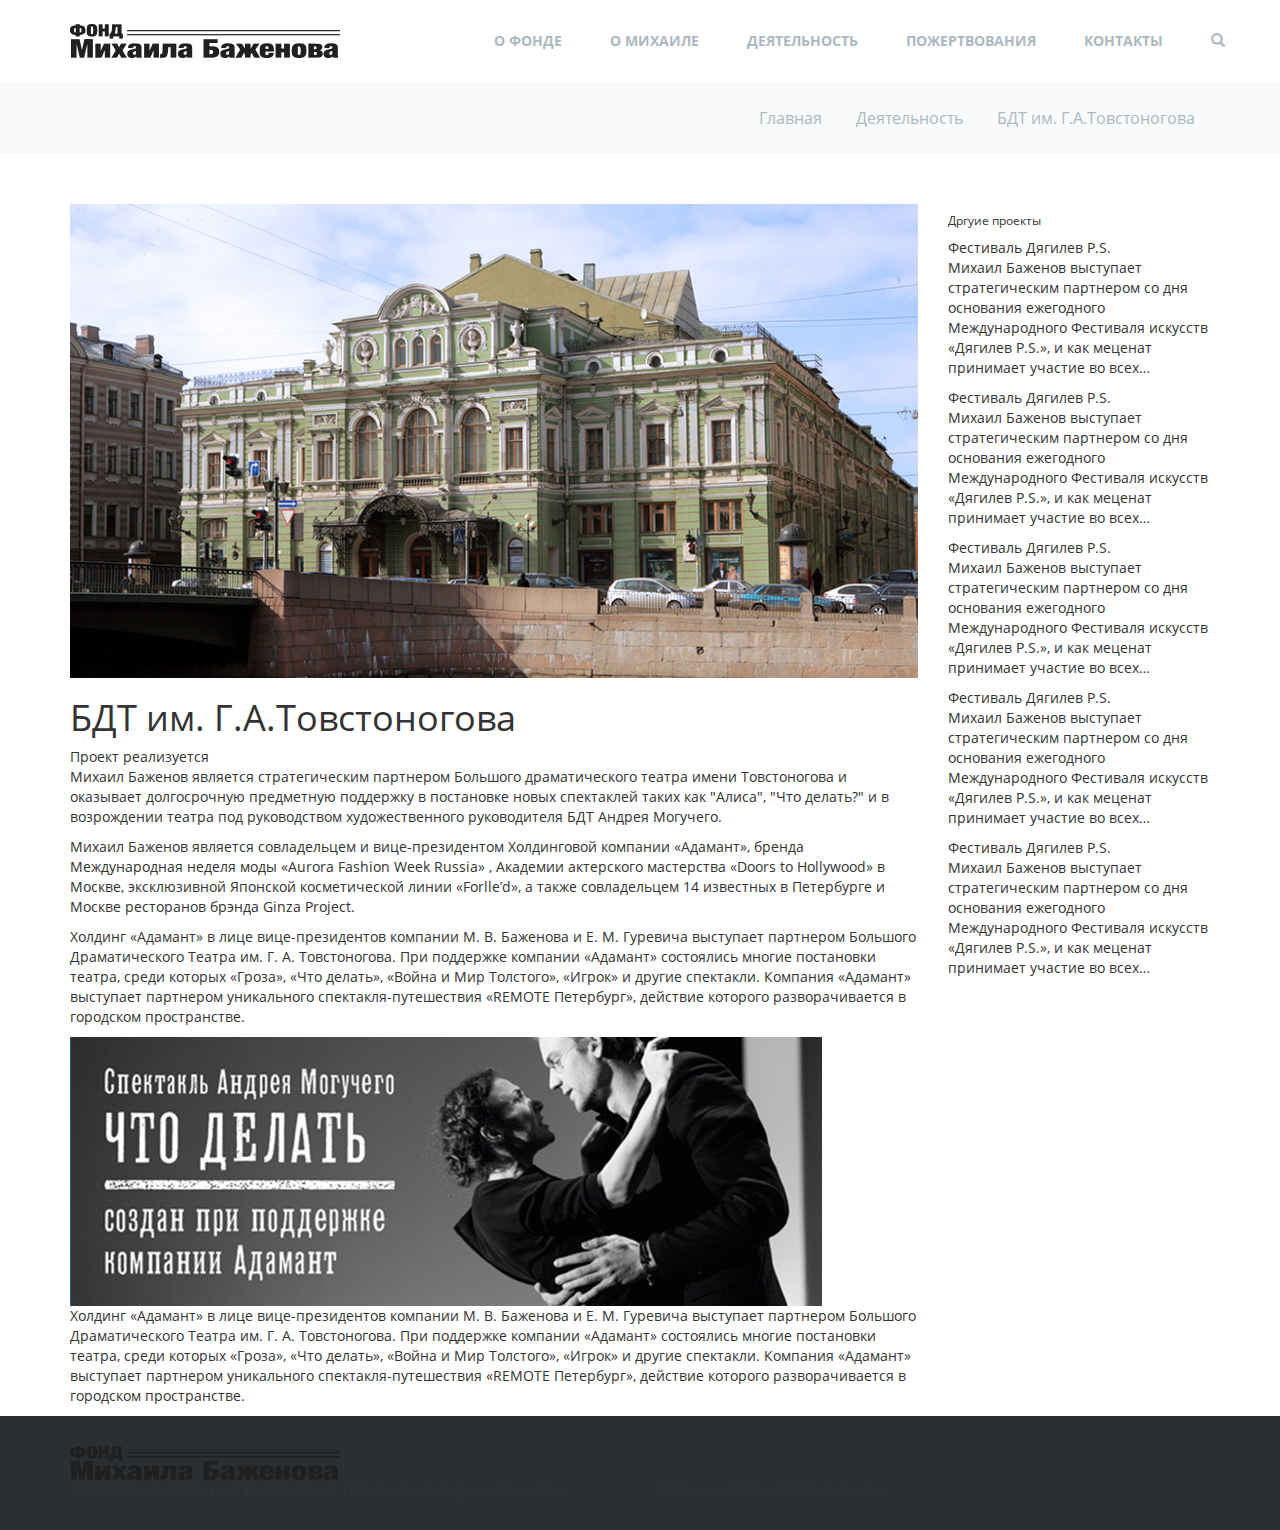
==== activities.html @ b239207e "create new page, add images for this page" ====
<!DOCTYPE html>
<html lang="en">

<head>
	<meta charset="UTF-8">
	<meta name="viewport" content="width=device-width, initial-scale=1.0">
	<meta http-equiv="X-UA-Compatible" content="ie=edge">
	<title>Main</title>
	<link rel="stylesheet" href="css/bootstrap.min.css">
	<link rel="stylesheet" href="css/style.css">
	<script src="https://ajax.googleapis.com/ajax/libs/jquery/3.2.1/jquery.min.js"></script>
</head>

<body>
	<div id="vendor-bootstrap">
		<header class="header-wrapper">
			<div class="header-top">
				<div class="container">
					<div class="container__flex">
						<div class="site-branding">
							<a class="site-logo" href="#">
								<img src="images/logo.png" alt="">
							</a>
						</div>
						<nav class="main-navigation" role="navigation">
							<!-- Brand and toggle get grouped for better mobile display -->
							<div class="navbar-header">
								<button type="button" class="navbar-toggle collapsed" data-toggle="collapse" data-target="#bs-example-navbar-collapse-1"
								  aria-expanded="false">
									<span class="sr-only">Toggle navigation</span>
									<span class="icon-bar"></span>
									<span class="icon-bar"></span>
									<span class="icon-bar"></span>
								</button>
							</div>
							<!-- Collect the nav links, forms, and other content for toggling -->
							<div class="collapse navbar-collapse" id="bs-example-navbar-collapse-1">
								<ul class="nav navbar-nav navbar-right">
									<li class="dropdown-underline">
										<a class="navbar-link-item" href="#">О фонде</a>
									</li>
									<li class="dropdown-underline">
										<a class="navbar-link-item" href="#">О Михаиле</a>
									</li>
									<li class="dropdown dropdown-underline">
										<a class="navbar-link-item" href="#" class="dropdown-toggle" data-toggle="dropdown" role="button" aria-haspopup="true" aria-expanded="false">Деятельность
											<!-- <span class="caret"></span> -->
										</a>
										<ul class="sub-menu dropdown-menu dropdown-menu-left">
											<li>
												<a class="dropdown-link-item" href="#">БДТ им. Товстоногова</a>
											</li>
											<li>
												<a class="dropdown-link-item" href="#">Фестиваль Фонд Курехина</a>
											</li>
											<li>
												<a class="dropdown-link-item" href="#">Фестиваль Дягилев P.S.</a>
											</li>
											<li>
												<a class="dropdown-link-item" href="#">Храм Рождества Иоанна Предпечи в Юкках</a>
											</li>
											<li>
												<a class="dropdown-link-item" href="#">Собор Михаила Архангела в Токсово</a>
											</li>
											<li>
												<a class="dropdown-link-item" href="#">Помощь детям с онкологиями</a>
											</li>
											<li>
												<a class="dropdown-link-item" href="#">Поддержка детского дома</a>
											</li>
										</ul>
									</li>
									<li class="dropdown-underline">
										<a class="navbar-link-item" href="#">Пожертвования</a>
									</li>
									<li class="dropdown-underline">
										<a class="navbar-link-item" href="#">Контакты</a>
									</li>
								</ul>
							</div>
							<!-- /.navbar-collapse -->
						</nav>
						<div class="header-search pull-right">
							<span class="search-form__toogle">
								<i class="glyphicon glyphicon-search"></i>
							</span>
						</div>
					</div>
				</div>
			</div>
		</header>
		<div class="main-content">
			<div class="breadcrumbs">
				<div class="container">
					<span class="breadcrumbs-item">Главная</span>
					<span class="breadcrumbs-item">Деятельность</span>
					<span class="breadcrumbs-item">БДТ им. Г.А.Товстоногова</span>
				</div>
			</div>
			<div class="activities-content">
				<div class="container">
					<div class="row">
						<div class="col-xs-12 col-sm-12 col-md-9 col-lg-9">
							<div class="about-project">
								<div class="project-img">
									<img src="images/bdt_big.jpg" alt="БДТ им. Г.А.Товстоногова">
								</div>
								<h1 class="main-title">БДТ им. Г.А.Товстоногова</h1>
								<span class="subtitle">Проект реализуется</span>
								<div class="block-txt">
									<p class="block-txt__bold">Михаил Баженов является стратегическим партнером Большого драматического театра имени Товстоногова и оказывает долгосрочную
										предметную поддержку в постановке новых спектаклей таких как "Алиса", "Что делать?" и в возрождении театра под
										руководством художественного руководителя БДТ Андрея Могучего.</p>
									<p>Михаил Баженов является совладельцем и вице-президентом Холдинговой компании «Адамант», бренда Международная неделя
										моды «Aurora Fashion Week Russia» , Академии актерского мастерства «Doors to Hollywood» в Москве, эксклюзивной
										Японской косметической линии «Forlle’d», а также совладельцем 14 известных в Петербурге и Москве ресторанов брэнда
										Ginza Project.
									</p>
									<p>Холдинг «Адамант» в лице вице-президентов компании М. В. Баженова и Е. М. Гуревича выступает партнером Большого
										Драматического Театра им. Г. А. Товстоногова. При поддержке компании «Адамант» состоялись многие постановки театра,
										среди которых «Гроза», «Что делать», «Война и Мир Толстого», «Игрок» и другие спектакли. Компания «Адамант» выступает
										партнером уникального спектакля-путешествия «REMOTE Петербург», действие которого разворачивается в городском пространстве.</p>
									<div class="banner">
										<img src="images/banner.jpg" alt="Спектакль Андрея Могучего 'Что делать'">
									</div>
									<p>Холдинг «Адамант» в лице вице-президентов компании М. В. Баженова и Е. М. Гуревича выступает партнером Большого
										Драматического Театра им. Г. А. Товстоногова. При поддержке компании «Адамант» состоялись многие постановки театра,
										среди которых «Гроза», «Что делать», «Война и Мир Толстого», «Игрок» и другие спектакли. Компания «Адамант» выступает
										партнером уникального спектакля-путешествия «REMOTE Петербург», действие которого разворачивается в городском пространстве.</p>
								</div>
							</div>
						</div>
						<div class="col-xs-12 col-sm-12 col-md-3 col-lg-3">
							<div class="other-projects">
								<h6 class="other-prijects-title">Дргуие проекты</h6>
								<div class="other-projects-item">
									<div class="item-title">Фестиваль Дягилев P.S.</div>
									<p>Михаил Баженов выступает стратегическим партнером со дня основания ежегодного Международного Фестиваля искусств
										«Дягилев P.S.», и как меценат принимает участие во всех…</p>
								</div>
								<div class="other-projects-item">
									<div class="item-title">Фестиваль Дягилев P.S.</div>
									<p>Михаил Баженов выступает стратегическим партнером со дня основания ежегодного Международного Фестиваля искусств
										«Дягилев P.S.», и как меценат принимает участие во всех…</p>
								</div>
								<div class="other-projects-item">
									<div class="item-title">Фестиваль Дягилев P.S.</div>
									<p>Михаил Баженов выступает стратегическим партнером со дня основания ежегодного Международного Фестиваля искусств
										«Дягилев P.S.», и как меценат принимает участие во всех…</p>
								</div>
								<div class="other-projects-item">
									<div class="item-title">Фестиваль Дягилев P.S.</div>
									<p>Михаил Баженов выступает стратегическим партнером со дня основания ежегодного Международного Фестиваля искусств
										«Дягилев P.S.», и как меценат принимает участие во всех…</p>
								</div>
								<div class="other-projects-item">
									<div class="item-title">Фестиваль Дягилев P.S.</div>
									<p>Михаил Баженов выступает стратегическим партнером со дня основания ежегодного Международного Фестиваля искусств
										«Дягилев P.S.», и как меценат принимает участие во всех…</p>
								</div>
							</div>
						</div>
					</div>
				</div>
			</div>
		</div>
		<footer class="footer">
			<div class="container">
				<div class="row">
					<div class="col-xs-12 col-sm-12 col-md-6 col-lg-6">
						<div class="site-branding">
							<a class="site-logo" href="#">
								<img src="images/logo.png" alt="">
							</a>
						</div>
					</div>
					<div class="col-xs-12 col-sm-12 col-md-6 col-lg-6">

					</div>
				</div>
				<div class="row">
					<div class="col-xs-12 col-sm-12 col-md-6 col-lg-6">
						<div class="rights">2017 © Баженов Михаил Викторович | Политика конфиденциальности</div>
					</div>
					<div class="col-xs-12 col-sm-12 col-md-6 col-lg-6">
						<div class="site-creator">Создание сайта: «Веб Гармония»</div>
					</div>
				</div>
			</div>
		</footer>
	</div>
	<script src="js/bootstrap.min.js"></script>
</body>

</html>
---- css/style.css ----
@font-face {
  font-family: "OpenSans";
  src: url("../fonts/OpenSans-Regular.ttf");
}
@font-face {
  font-family: "OpenSans";
  src: url("../fonts/OpenSans-Bold.ttf");
  font-weight: 700;
}
@font-face {
  font-family: "OpenSans";
  src: url("../fonts/OpenSans-Semibold.ttf");
  font-weight: 600;
}
* {
  font-family: OpenSans, sans-serif
}
/*header  top*/
.container__flex {
  display: flex;
  align-items: center;
  justify-content: space-between;
  flex-wrap: nowrap;
}
.site-branding {
  display: inline-block;
  order: 0;
}
.main-navigation {
  display: block;
  width: 100%;
  clear: both;
}
.main-navigation .dropdown-menu {
  border: unset;
}
.header-top .main-navigation .sub-menu {    
  border-top: 2px solid #136764;
  background: #f6f6f6;
  box-shadow: unset;
  padding: 25px 10px 10px 20px;
  border-radius: unset;
  margin-top: -2px;
}
#vendor-bootstrap .navbar-link-item {
  line-height: 34px;
  text-transform: uppercase;
  font-weight: 700;
  color: #acb8c1;
  padding: 1.7em 24px;
}
#vendor-bootstrap .navbar-link-item:hover,
#vendor-bootstrap .open .navbar-link-item:hover,
#vendor-bootstrap .navbar-link-item:focus,
#vendor-bootstrap .open .navbar-link-item:focus
#vendor-bootstrap .navbar-link-item:active,
#vendor-bootstrap .open .navbar-link-item:active {
  background: unset;
}

#vendor-bootstrap .navbar-link-item:hover,
#vendor-bootstrap .open .navbar-link-item {
  color: #323232;
}
.navbar-search .form-control {
  display: none;
}
.navbar-search .btn {
  line-height: 2.5;
  border: unset;
  background: unset;
}
#vendor-bootstrap .dropdown-link-item {
  color: #323232;
  font-size: 13px;
  margin-bottom: 20px;
  padding: 0;
}
#vendor-bootstrap .dropdown-link-item:hover {
  color: #136764;
}
#vendor-boorstrap .dropdown-menu {
  transition: #136764 0.25s;
}
#vendor-boorstrap .dropdown-menu:before {
  border-top: 2px solid transparent;
  width: 0;
  height: 0;
}
.dropdown-underline > a {
  position: relative;
  color: #000;
  text-decoration: none;
}

.dropdown-underline > a:hover {
  color: #000;
}
.dropdown-underline > a:before {
  content: "";
  position: absolute;
  width: 100%;
  height: 2px;
  bottom: 0;
  left: 0;
  background-color: #136764;
  visibility: hidden;
  -webkit-transform: scaleX(0);
  transform: scaleX(0);
  -webkit-transition: all 0.3s ease-in-out 0s;
  transition: all 0.3s ease-in-out 0s;
}
.dropdown-underline > a:hover:before {
  visibility: visible;
  -webkit-transform: scaleX(1);
  transform: scaleX(1);
}
.search-form__toogle {
  color: #acb8c1;
  margin: 0 -15px 0 24px;
  cursor: pointer;
}

/* header bottom */
.primary-info {
}
.primary-info.primary-info-bg {
  background: url("../images/first_screen_bg.jpg");
  position: relative;
  padding-top: 30px;
  padding-bottom: 45px;
  text-align: left;
  background-size: cover;
  background-position: center;
  z-index: 1;    
  padding-top: 120px;
  padding-bottom: 135px;
}
.primary-info .primary-info-inner {
  color: #222223;
}
.primary-info-inner .primary-info__title {
  font-size: 48px;
  font-weight: 600;
  line-height: 1.25;
  margin-bottom: 14px;
}
.primary-info-inner .primary-info__subtitle {
  margin-bottom: 3px;
  font-size: 24px;
  text-transform: uppercase;
  display: block;
}
.primary-info-inner .primary-info__description {
  font-size: 18px;
  color: #fff;
}
.buttons-block .btn {
  color: #fff;
  text-transform: uppercase;
}
.buttons-block .btn-gray {
  background-color: #136764;
}
.buttons-block .btn-transparent {
  border: 1px solid #fff;
}
.buttons-block .btn-gray {
  background-color: #136764;
}
.buttons-block .btn-transparent {
  border: 1px solid #fff;
}
.footer {
  background-color: #2a2f33;
  padding: 30px 0;
}
/* activities page */
.breadcrumbs {
  background-color: #f8fafb;
  text-align: end;
  margin-bottom: 50px;
}
.breadcrumbs-item {
  padding: 25px 15px;
  display: inline-block;
  color: #acb8c1;
  font-size: 16px;
}
.breadcrumbs-item:after {

}
.activities-content {

}
.project-img {

}
.project-img img {
  width: 100%
}
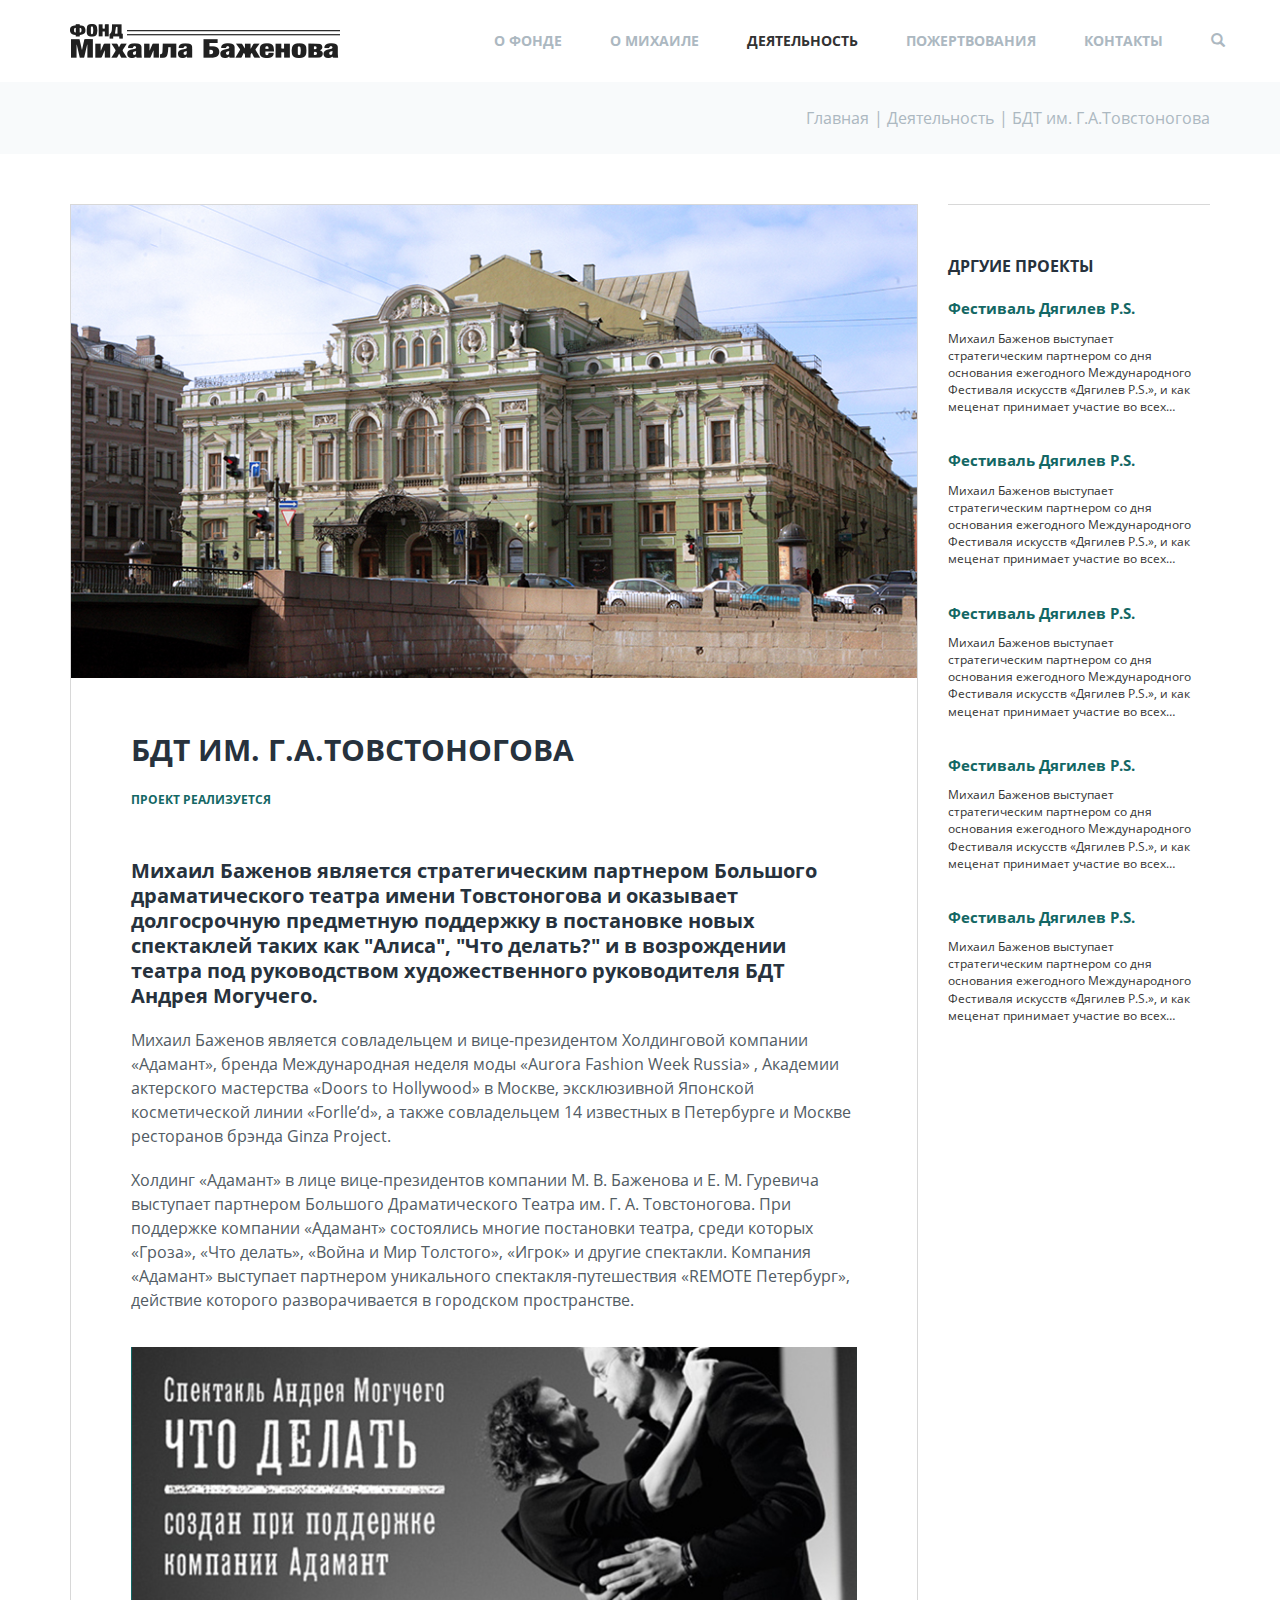
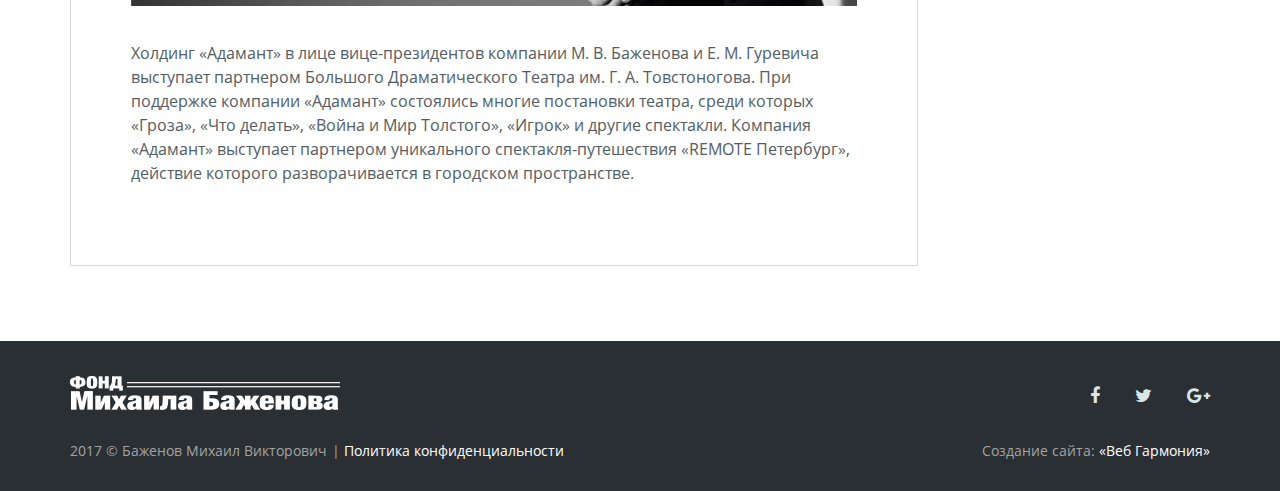
==== commit 0e8d2a01: "add fontawesome and fix bugs in style" ====
--- a/activities.html
+++ b/activities.html
@@ -5,7 +5,8 @@
 	<meta charset="UTF-8">
 	<meta name="viewport" content="width=device-width, initial-scale=1.0">
 	<meta http-equiv="X-UA-Compatible" content="ie=edge">
-	<title>Main</title>
+	<title>Деятельность</title>
+	<link rel="stylesheet" href="css/font-awesome.min.css">
 	<link rel="stylesheet" href="css/bootstrap.min.css">
 	<link rel="stylesheet" href="css/style.css">
 	<script src="https://ajax.googleapis.com/ajax/libs/jquery/3.2.1/jquery.min.js"></script>
@@ -43,7 +44,8 @@
 										<a class="navbar-link-item" href="#">О Михаиле</a>
 									</li>
 									<li class="dropdown dropdown-underline">
-										<a class="navbar-link-item" href="#" class="dropdown-toggle" data-toggle="dropdown" role="button" aria-haspopup="true" aria-expanded="false">Деятельность
+										<a class="navbar-link-item active" href="#" class="dropdown-toggle" data-toggle="dropdown" role="button" aria-haspopup="true"
+										  aria-expanded="false">Деятельность
 											<!-- <span class="caret"></span> -->
 										</a>
 										<ul class="sub-menu dropdown-menu dropdown-menu-left">
@@ -101,61 +103,68 @@
 				<div class="container">
 					<div class="row">
 						<div class="col-xs-12 col-sm-12 col-md-9 col-lg-9">
-							<div class="about-project">
-								<div class="project-img">
+							<div class="about-event">
+								<div class="event-img">
 									<img src="images/bdt_big.jpg" alt="БДТ им. Г.А.Товстоногова">
 								</div>
-								<h1 class="main-title">БДТ им. Г.А.Товстоногова</h1>
-								<span class="subtitle">Проект реализуется</span>
-								<div class="block-txt">
-									<p class="block-txt__bold">Михаил Баженов является стратегическим партнером Большого драматического театра имени Товстоногова и оказывает долгосрочную
-										предметную поддержку в постановке новых спектаклей таких как "Алиса", "Что делать?" и в возрождении театра под
-										руководством художественного руководителя БДТ Андрея Могучего.</p>
-									<p>Михаил Баженов является совладельцем и вице-президентом Холдинговой компании «Адамант», бренда Международная неделя
-										моды «Aurora Fashion Week Russia» , Академии актерского мастерства «Doors to Hollywood» в Москве, эксклюзивной
-										Японской косметической линии «Forlle’d», а также совладельцем 14 известных в Петербурге и Москве ресторанов брэнда
-										Ginza Project.
-									</p>
-									<p>Холдинг «Адамант» в лице вице-президентов компании М. В. Баженова и Е. М. Гуревича выступает партнером Большого
-										Драматического Театра им. Г. А. Товстоногова. При поддержке компании «Адамант» состоялись многие постановки театра,
-										среди которых «Гроза», «Что делать», «Война и Мир Толстого», «Игрок» и другие спектакли. Компания «Адамант» выступает
-										партнером уникального спектакля-путешествия «REMOTE Петербург», действие которого разворачивается в городском пространстве.</p>
-									<div class="banner">
-										<img src="images/banner.jpg" alt="Спектакль Андрея Могучего 'Что делать'">
+								<div class="event-description">
+									<h1 class="main-title">БДТ им. Г.А.Товстоногова</h1>
+									<span class="event-status">Проект реализуется</span>
+									<div class="block-txt">
+										<p class="main-info bold">Михаил Баженов является стратегическим партнером Большого драматического театра имени Товстоногова и оказывает
+											долгосрочную предметную поддержку в постановке новых спектаклей таких как "Алиса", "Что делать?" и в возрождении
+											театра под руководством художественного руководителя БДТ Андрея Могучего.</p>
+										<p>Михаил Баженов является совладельцем и вице-президентом Холдинговой компании «Адамант», бренда Международная неделя
+											моды «Aurora Fashion Week Russia» , Академии актерского мастерства «Doors to Hollywood» в Москве, эксклюзивной
+											Японской косметической линии «Forlle’d», а также совладельцем 14 известных в Петербурге и Москве ресторанов брэнда
+											Ginza Project.
+										</p>
+										<p>Холдинг «Адамант» в лице вице-президентов компании М. В. Баженова и Е. М. Гуревича выступает партнером Большого
+											Драматического Театра им. Г. А. Товстоногова. При поддержке компании «Адамант» состоялись многие постановки театра,
+											среди которых «Гроза», «Что делать», «Война и Мир Толстого», «Игрок» и другие спектакли. Компания «Адамант» выступает
+											партнером уникального спектакля-путешествия «REMOTE Петербург», действие которого разворачивается в городском
+											пространстве.
+										</p>
+										<div class="banner">
+											<img src="images/banner.jpg" alt="Спектакль Андрея Могучего 'Что делать'">
+										</div>
+										<p>Холдинг «Адамант» в лице вице-президентов компании М. В. Баженова и Е. М. Гуревича выступает партнером Большого
+											Драматического Театра им. Г. А. Товстоногова. При поддержке компании «Адамант» состоялись многие постановки театра,
+											среди которых «Гроза», «Что делать», «Война и Мир Толстого», «Игрок» и другие спектакли. Компания «Адамант» выступает
+											партнером уникального спектакля-путешествия «REMOTE Петербург», действие которого разворачивается в городском
+											пространстве.
+										</p>
 									</div>
-									<p>Холдинг «Адамант» в лице вице-президентов компании М. В. Баженова и Е. М. Гуревича выступает партнером Большого
-										Драматического Театра им. Г. А. Товстоногова. При поддержке компании «Адамант» состоялись многие постановки театра,
-										среди которых «Гроза», «Что делать», «Война и Мир Толстого», «Игрок» и другие спектакли. Компания «Адамант» выступает
-										партнером уникального спектакля-путешествия «REMOTE Петербург», действие которого разворачивается в городском пространстве.</p>
 								</div>
 							</div>
 						</div>
 						<div class="col-xs-12 col-sm-12 col-md-3 col-lg-3">
-							<div class="other-projects">
-								<h6 class="other-prijects-title">Дргуие проекты</h6>
-								<div class="other-projects-item">
-									<div class="item-title">Фестиваль Дягилев P.S.</div>
-									<p>Михаил Баженов выступает стратегическим партнером со дня основания ежегодного Международного Фестиваля искусств
-										«Дягилев P.S.», и как меценат принимает участие во всех…</p>
-								</div>
-								<div class="other-projects-item">
-									<div class="item-title">Фестиваль Дягилев P.S.</div>
-									<p>Михаил Баженов выступает стратегическим партнером со дня основания ежегодного Международного Фестиваля искусств
-										«Дягилев P.S.», и как меценат принимает участие во всех…</p>
-								</div>
-								<div class="other-projects-item">
-									<div class="item-title">Фестиваль Дягилев P.S.</div>
-									<p>Михаил Баженов выступает стратегическим партнером со дня основания ежегодного Международного Фестиваля искусств
-										«Дягилев P.S.», и как меценат принимает участие во всех…</p>
-								</div>
-								<div class="other-projects-item">
-									<div class="item-title">Фестиваль Дягилев P.S.</div>
-									<p>Михаил Баженов выступает стратегическим партнером со дня основания ежегодного Международного Фестиваля искусств
-										«Дягилев P.S.», и как меценат принимает участие во всех…</p>
-								</div>
-								<div class="other-projects-item">
-									<div class="item-title">Фестиваль Дягилев P.S.</div>
-									<p>Михаил Баженов выступает стратегическим партнером со дня основания ежегодного Международного Фестиваля искусств
+							<div class="other-events">
+								<div class="block-title-underline"></div>
+								<div class="other-events-title">Дргуие проекты</div>
+								<div class="other-events-item">
+									<div class="item-title">Фестиваль Дягилев P.S.</div>
+									<p class="block-txt">Михаил Баженов выступает стратегическим партнером со дня основания ежегодного Международного Фестиваля искусств
+										«Дягилев P.S.», и как меценат принимает участие во всех…</p>
+								</div>
+								<div class="other-events-item">
+									<div class="item-title">Фестиваль Дягилев P.S.</div>
+									<p class="block-txt">Михаил Баженов выступает стратегическим партнером со дня основания ежегодного Международного Фестиваля искусств
+										«Дягилев P.S.», и как меценат принимает участие во всех…</p>
+								</div>
+								<div class="other-events-item">
+									<div class="item-title">Фестиваль Дягилев P.S.</div>
+									<p class="block-txt">Михаил Баженов выступает стратегическим партнером со дня основания ежегодного Международного Фестиваля искусств
+										«Дягилев P.S.», и как меценат принимает участие во всех…</p>
+								</div>
+								<div class="other-events-item">
+									<div class="item-title">Фестиваль Дягилев P.S.</div>
+									<p class="block-txt">Михаил Баженов выступает стратегическим партнером со дня основания ежегодного Международного Фестиваля искусств
+										«Дягилев P.S.», и как меценат принимает участие во всех…</p>
+								</div>
+								<div class="other-events-item">
+									<div class="item-title">Фестиваль Дягилев P.S.</div>
+									<p class="block-txt">Михаил Баженов выступает стратегическим партнером со дня основания ежегодного Международного Фестиваля искусств
 										«Дягилев P.S.», и как меценат принимает участие во всех…</p>
 								</div>
 							</div>
@@ -164,26 +173,37 @@
 				</div>
 			</div>
 		</div>
+
 		<footer class="footer">
 			<div class="container">
-				<div class="row">
-					<div class="col-xs-12 col-sm-12 col-md-6 col-lg-6">
+				<div class="row row-top">
+					<div class="col-xs-12 col-sm-6 col-md-6 col-lg-6">
 						<div class="site-branding">
 							<a class="site-logo" href="#">
-								<img src="images/logo.png" alt="">
+								<img src="images/logo_footer.png" alt="">
 							</a>
 						</div>
 					</div>
-					<div class="col-xs-12 col-sm-12 col-md-6 col-lg-6">
-
+					<div class="col-xs-12 col-sm-6 col-md-6 col-lg-6">
+						<div class="social-network-icons">
+							<i class="fa fa-facebook" aria-hidden="true"></i>
+							<i class="fa fa-twitter" aria-hidden="true"></i>
+							<i class="fa fa-google-plus" aria-hidden="true"></i>
+						</div>
 					</div>
 				</div>
 				<div class="row">
-					<div class="col-xs-12 col-sm-12 col-md-6 col-lg-6">
-						<div class="rights">2017 © Баженов Михаил Викторович | Политика конфиденциальности</div>
-					</div>
-					<div class="col-xs-12 col-sm-12 col-md-6 col-lg-6">
-						<div class="site-creator">Создание сайта: «Веб Гармония»</div>
+					<div class="col-xs-12 col-sm-6 col-md-6 col-lg-6">
+						<div class="site-copyrights">
+							<span class="site-update">2017</span>
+							<span class="site-owner">© Баженов Михаил Викторович</span>
+							<a class="footer-link">Политика конфиденциальности</a>
+						</div>
+					</div>
+					<div class="col-xs-12 col-sm-6 col-md-6 col-lg-6">
+						<div class="site-creator">Создание сайта:
+							<a class="footer-link">«Веб Гармония»</a>
+						</div>
 					</div>
 				</div>
 			</div>
--- a/css/style.css
+++ b/css/style.css
@@ -14,6 +14,12 @@
 }
 * {
   font-family: OpenSans, sans-serif
+}
+a:hover {
+  text-decoration: none;
+}
+h1 {
+  margin-top: 0;
 }
 /*header  top*/
 .container__flex {
@@ -57,9 +63,9 @@
 #vendor-bootstrap .open .navbar-link-item:active {
   background: unset;
 }
-
 #vendor-bootstrap .navbar-link-item:hover,
-#vendor-bootstrap .open .navbar-link-item {
+#vendor-bootstrap .open .navbar-link-item,
+#vendor-bootstrap .navbar-link-item.active {
   color: #323232;
 }
 .navbar-search .form-control {
@@ -92,7 +98,6 @@
   color: #000;
   text-decoration: none;
 }
-
 .dropdown-underline > a:hover {
   color: #000;
 }
@@ -120,10 +125,7 @@
   margin: 0 -15px 0 24px;
   cursor: pointer;
 }
-
 /* header bottom */
-.primary-info {
-}
 .primary-info.primary-info-bg {
   background: url("../images/first_screen_bg.jpg");
   position: relative;
@@ -131,19 +133,18 @@
   padding-bottom: 45px;
   text-align: left;
   background-size: cover;
-  background-position: center;
+  background-position: center top;
   z-index: 1;    
-  padding-top: 120px;
-  padding-bottom: 135px;
-}
-.primary-info .primary-info-inner {
-  color: #222223;
+  padding-top: 75px;
+  padding-bottom: 130px;
 }
 .primary-info-inner .primary-info__title {
   font-size: 48px;
   font-weight: 600;
   line-height: 1.25;
   margin-bottom: 14px;
+  margin-top: 0;
+  color: #222223;
 }
 .primary-info-inner .primary-info__subtitle {
   margin-bottom: 3px;
@@ -154,26 +155,230 @@
 .primary-info-inner .primary-info__description {
   font-size: 18px;
   color: #fff;
+  margin-bottom: 30px;
 }
 .buttons-block .btn {
   color: #fff;
   text-transform: uppercase;
-}
-.buttons-block .btn-gray {
+  font-weight: 700;
+  padding: 0.9em 1.4em;
+}
+.buttons-block .btn:hover {
+  background-color: #525b64;
+}
+.buttons-block .btn-green {
   background-color: #136764;
+}
+.buttons-block .btn-transparent__white {
+  border: 1px solid #fff;
+}
+.buttons-block .btn-transparent__white:hover {
+  border: 1px solid #525b64;
+}
+.btn__left {
+  margin-right: 30px;
+}
+/* fond-about */
+.block-title {
+  font-size: 30px;
+  font-weight: 700;
+  text-transform: uppercase;
+  color: #27323d;
+  margin-bottom: 30px;
+  margin-top: 0;
+  text-align: center;
+}
+.main-content-item {
+  padding: 60px 0 65px;
+}
+.fond-about {
+  text-align: center;
+  background-color: #f8fafb;
+}
+.block-title-underline {
+  background-color: #d8d8d8;
+  position: relative;
+  height: 1px;
+  width: 200px;
+  display: block;
+  margin: 0 auto 40px;
+}
+.block-title-underline:after {
+  content: "";
+  display: block;
+  position: absolute;
+  top: 1px;
+  left: 50%;
+  height: 5px;
+  border-left: 5px solid transparent;
+  border-right: 5px solid transparent;
+  border-top: 5px solid #d8d8d8;
+}
+.block-txt {
+  margin: 0 auto 35px;
+  width: 60%;
+  font-size: 16px;
+}
+.buttons-block .btn-transparent.btn-transparent__gray {
+  color: #2a2f33;
+  border-color: #2a2f33;
+}
+.buttons-block .btn-transparent.btn-transparent__gray:hover {
+  color: #fff;
+  border-color: #525b64;
+}
+/* activities */
+.activities {
+  text-align: center;
+}
+.event-list-item {
+  border: 1px solid #d8d8d8;
+  height: 500px;
+  margin-bottom: 30px;
+}
+.event-list-item:hover {
+  box-shadow: 0px 11px 43px 0px rgba(0, 0, 0, 0.16);
+}
+.event-img {
+  position: relative;
+}
+.event-status.active {
+  position: absolute;
+  color: #fefefe;
+  background-color: #136764;
+  padding: 5px 15px;
+  right: 0;
+  top: 0;
+}
+.event-list-item:hover .event-status {
+  right: -5%;
+  top: -1px;
+  z-index: 1;
+}
+.event-status.complete {
+  position: absolute;
+  color: #fefefe;
+  background-color: #898989;
+  padding: 5px 15px;
+  right: 0;
+  top: 0;
+}
+.event-status {
+  font-size: 12px;
+  text-transform: uppercase;
+}
+.event-img img {
+  width: 100%;
+}
+.event-list-item:hover .event-img img {
+  width: 110%;
+  position: relative;
+  left: -5%;
+  top: -1px;
+}
+.event-description {
+  text-align: center;
+  padding: 30px 30px 0;
+}
+.event-list-item:hover .event-description {
+  margin-top: -5%
+}
+.event-link {
+  font-size: 20px;
+  color: rgb(39, 50, 61);
+  font-weight: 700;
+  margin-bottom: 20px;
+  display: block;
+}
+.event-list-item:hover .event-link {
+  color: #136764;
+}
+.event-link:hover {
+  color: #136764;
+}
+/* request-form */
+.request-form .block-txt {
+  width: 45%;
+  color: #5e6972;
+}
+.request-form {
+  text-align: center;
+  background-color: #f8fafb;
+}
+.form {
+  width: 50%;
+  margin: 0 auto;
+}
+.request-form .form-control {
+  padding: 25px;
+  background: unset;
+}
+.request-form .textarea .form-control {
+  padding-top: 15px;
+}
+.request-form .form-group {
+  margin-bottom: 25px;
+}
+.request-form .form-group.capcha {
+  display: flex;
+  justify-content: space-between;
+  align-items: center;
+  margin-bottom: 40px;
+}
+.request-form .capcha .form-control {
+  width: 65%;
+}
+.request-form .capcha img {
+  height: 100%;
+}
+/* footer */
+.footer {
+  background-color: #2a2f33;
 }
 .buttons-block .btn-transparent {
   border: 1px solid #fff;
 }
-.buttons-block .btn-gray {
-  background-color: #136764;
-}
-.buttons-block .btn-transparent {
-  border: 1px solid #fff;
-}
 .footer {
   background-color: #2a2f33;
-  padding: 30px 0;
+  padding: 35px 0 30px;
+}
+.footer .social-network-icons {
+  text-align: right;
+  padding: 7px 0;
+  color: #dce5e9;
+  font-size: 18px;
+}
+.social-network-icons i {
+  margin-right: 30px;
+  cursor: pointer;
+}
+.social-network-icons i:hover {  
+  color: #fff;
+  font-size: calc(18px + 10%);
+}
+.social-network-icons i:last-child {
+  margin-right: 0;
+}
+.site-owner:after {
+  content: "|";
+  padding-left: 5px;
+}
+.site-copyrights,
+.site-creator {
+  color: #a4a4a4;
+}
+.site-creator {
+  text-align: right;
+}
+.footer .row-top {
+  margin-bottom: 25px;
+}
+.footer-link {
+  color: #fff;
+  cursor: pointer;
+}
+.footer-link:hover {
+  color: #136764;
 }
 /* activities page */
 .breadcrumbs {
@@ -182,20 +387,102 @@
   margin-bottom: 50px;
 }
 .breadcrumbs-item {
-  padding: 25px 15px;
+  padding: 25px 0;
   display: inline-block;
   color: #acb8c1;
   font-size: 16px;
 }
 .breadcrumbs-item:after {
-
+  content: "|";
+  padding-left: 5px;
+}
+.breadcrumbs-item:last-child:after {
+  content: "";
+  padding-left: 0;
 }
 .activities-content {
-
-}
-.project-img {
-
-}
-.project-img img {
+  margin-bottom: 75px;
+}
+.activities-content .about-event {
+  border: 1px solid #d8d8d8;
+}
+.event-img img {
   width: 100%
 }
+.about-event .event-description {
+  padding: 55px 60px 60px;
+  text-align: left;
+}
+.about-event .event-description .main-title {
+  margin-top: 0px;
+  margin-bottom: 25px;
+  font-size: 30px;
+  font-weight: 700;
+  color: #27323d;
+  text-transform: uppercase;
+}
+.about-event .event-status {
+  position: unset;
+  padding: 0;
+  color: #136764;
+  font-size: 12px;
+  text-transform: uppercase;
+  font-weight: 900;
+  margin-bottom: 50px;
+  display: block;
+}
+.about-event .block-txt {
+  margin: 0;
+  width: 100%;
+}
+.block-txt .main-info {
+  font-size: 20px;
+  color: #27323d;
+  line-height: 1.25;
+}
+.block-txt p {
+  margin-bottom: 20px;
+  line-height: 1.5;
+  color: #525c64;
+}
+.banner {
+  padding: 15px 0 35px;
+}
+.banner img {
+  width: 100%;
+}
+.other-events .block-title-underline:after {
+  display: none;
+}
+.other-events .block-title-underline {
+  width: 100%;
+  margin-bottom: 50px;
+}
+.other-events-title {
+  font-size: 16px;
+  text-transform: uppercase;
+  color: #27323d;
+  font-weight: 700;
+  margin-bottom: 20px;
+}
+.other-events-item .item-title {
+  font-size: 15px;
+  font-weight: 700;
+  color: #136764;
+  margin-bottom: 10px;
+}
+.other-events-item .block-txt {
+  padding: 0px;
+  font-size: 12px;
+  width: 100%;
+}
+/* custom settings */
+.txt__green {
+color: #136764;
+}
+.txt__white {
+  color: #fff;
+}
+.bold {
+  font-weight: 900;
+}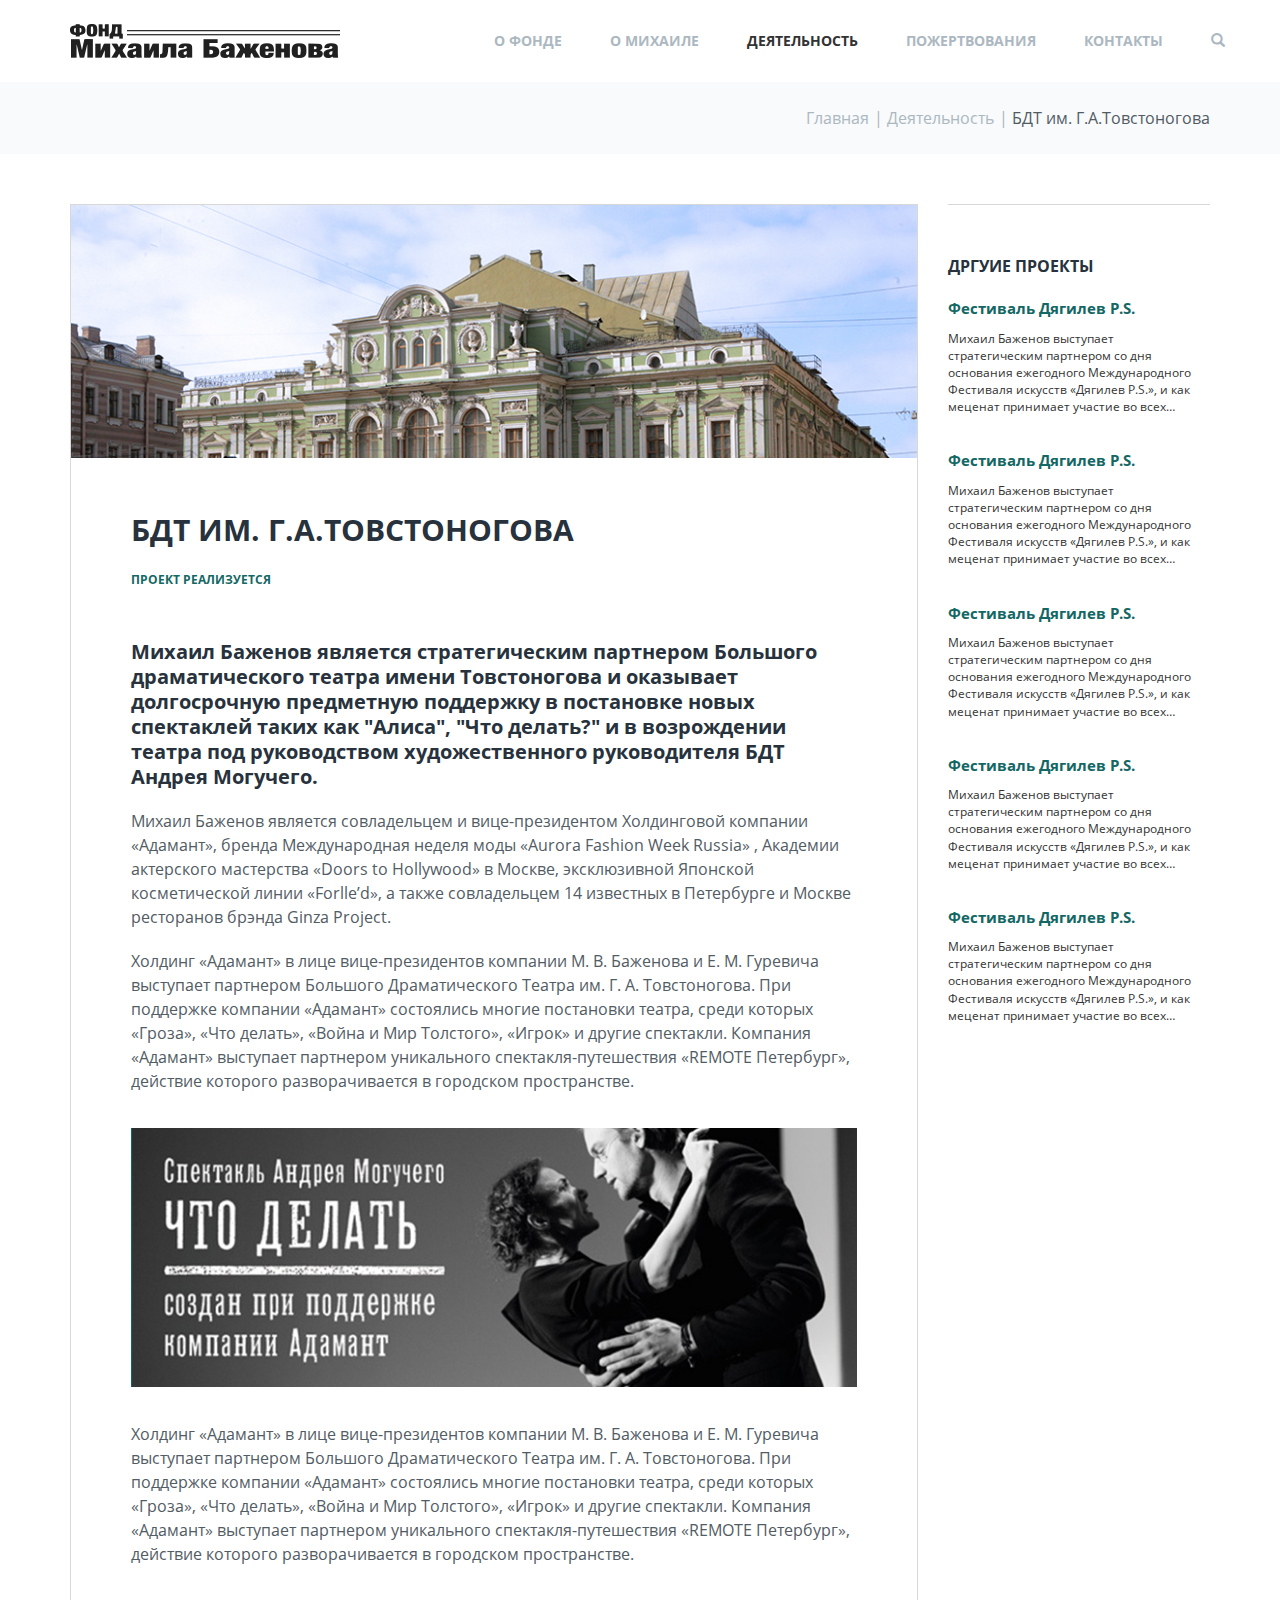
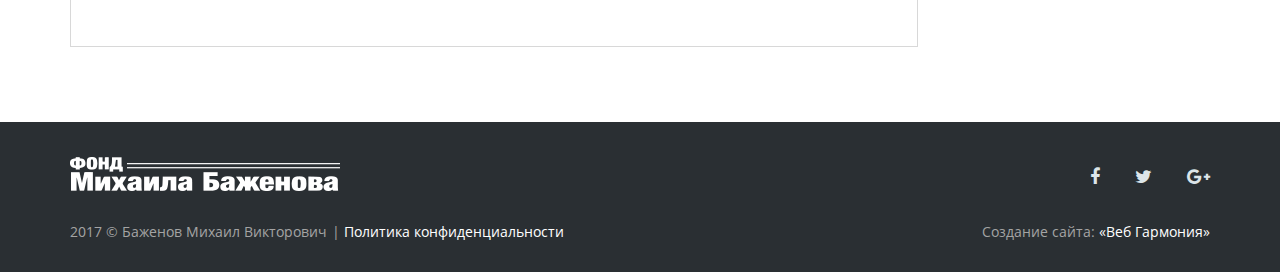
==== commit d95adaf3: "create "donations" page, fix style" ====
--- a/activities.html
+++ b/activities.html
@@ -19,7 +19,7 @@
 				<div class="container">
 					<div class="container__flex">
 						<div class="site-branding">
-							<a class="site-logo" href="#">
+							<a class="site-logo" href="main.html">
 								<img src="images/logo.png" alt="">
 							</a>
 						</div>
@@ -50,7 +50,7 @@
 										</a>
 										<ul class="sub-menu dropdown-menu dropdown-menu-left">
 											<li>
-												<a class="dropdown-link-item" href="#">БДТ им. Товстоногова</a>
+												<a class="dropdown-link-item" href="activities.html">БДТ им. Товстоногова</a>
 											</li>
 											<li>
 												<a class="dropdown-link-item" href="#">Фестиваль Фонд Курехина</a>
@@ -73,7 +73,7 @@
 										</ul>
 									</li>
 									<li class="dropdown-underline">
-										<a class="navbar-link-item" href="#">Пожертвования</a>
+										<a class="navbar-link-item" href="donations.html">Пожертвования</a>
 									</li>
 									<li class="dropdown-underline">
 										<a class="navbar-link-item" href="#">Контакты</a>
@@ -96,7 +96,7 @@
 				<div class="container">
 					<span class="breadcrumbs-item">Главная</span>
 					<span class="breadcrumbs-item">Деятельность</span>
-					<span class="breadcrumbs-item">БДТ им. Г.А.Товстоногова</span>
+					<span class="breadcrumbs-item current">БДТ им. Г.А.Товстоногова</span>
 				</div>
 			</div>
 			<div class="activities-content">
--- a/css/style.css
+++ b/css/style.css
@@ -36,6 +36,9 @@
   display: block;
   width: 100%;
   clear: both;
+}
+.main-navigation .dropdown:hover > .dropdown-menu {
+  display: block;
 }
 .main-navigation .dropdown-menu {
   border: unset;
@@ -241,6 +244,8 @@
 }
 .event-img {
   position: relative;
+  overflow: hidden;
+  height: 253px;
 }
 .event-status.active {
   position: absolute;
@@ -250,11 +255,6 @@
   right: 0;
   top: 0;
 }
-.event-list-item:hover .event-status {
-  right: -5%;
-  top: -1px;
-  z-index: 1;
-}
 .event-status.complete {
   position: absolute;
   color: #fefefe;
@@ -266,22 +266,28 @@
 .event-status {
   font-size: 12px;
   text-transform: uppercase;
+  z-index: 1;
 }
 .event-img img {
   width: 100%;
+  -webkit-transition: .5s;
+  transition: .5s;
+  left: 0px;
+  top: 0;
+  position: absolute
 }
 .event-list-item:hover .event-img img {
   width: 110%;
   position: relative;
   left: -5%;
-  top: -1px;
+  top: -10%;
 }
 .event-description {
   text-align: center;
   padding: 30px 30px 0;
 }
 .event-list-item:hover .event-description {
-  margin-top: -5%
+  /* margin-top: -7%; */
 }
 .event-link {
   font-size: 20px;
@@ -400,14 +406,14 @@
   content: "";
   padding-left: 0;
 }
+.breadcrumbs-item.current {
+  color: #525b64;
+}
 .activities-content {
   margin-bottom: 75px;
 }
 .activities-content .about-event {
   border: 1px solid #d8d8d8;
-}
-.event-img img {
-  width: 100%
 }
 .about-event .event-description {
   padding: 55px 60px 60px;
@@ -485,4 +491,74 @@
 }
 .bold {
   font-weight: 900;
+}
+/* donations */
+.donations-bg {
+  background-image: url("../images/donations_bg.jpg");
+  content: "";
+  background-size: cover;
+  background-repeat: no-repeat;
+  background-position: center center;
+  height: 300px;  
+}
+.donations-content .block-txt {
+  text-align: center;  
+}
+.donation-description {
+  margin-bottom: 80px;
+}
+.donation-pay-form {
+  margin-bottom: 120px;
+}
+.donation-pay-form .form{
+  border-radius: 10px;
+  padding: 20px;
+  -webkit-box-shadow: 0px 4px 20px -2px rgba(200,200,200,1);
+  -moz-box-shadow: 0px 4px 20px -2px rgba(200,200,200,1);
+  box-shadow: 0px 4px 20px -2px rgba(200,200,200,1);
+  width: 40%;
+}
+.donation-pay-form .form-label {
+  font-weight: 400;
+  color: #605d5d;
+  display: block;
+}
+.donation-pay-form .form-control {
+  border-radius: 0;
+}
+.donation-pay-form .form-group {
+  margin-bottom: 20px;
+}
+.donation-pay-form input[name="short-dest"] {
+  border: unset;
+  box-shadow: unset;
+  color: #000;
+  padding: 0;
+  height: unset;
+}
+.donation-pay-form input[name="sum"] {
+  width: 110px;  
+  display: inline-block;
+  margin-right: 5px;
+}
+.donation-pay-form .block-title-underline {
+  width: calc(100% + 40px);
+  margin: 20px 0 20px -20px;
+}
+.donation-pay-form .block-title-underline:after {
+  display: none
+}
+.donation-pay-form .btn-green {
+  text-transform: unset;
+  font-size: 14px;
+  font-weight: 400;
+  padding: 5px 15px;
+  border-radius: unset;
+  margin-right: 20px;
+}
+.icon-rub {
+  color: #605d5d;
+}
+.payment-types {
+  display: inline-block;
 }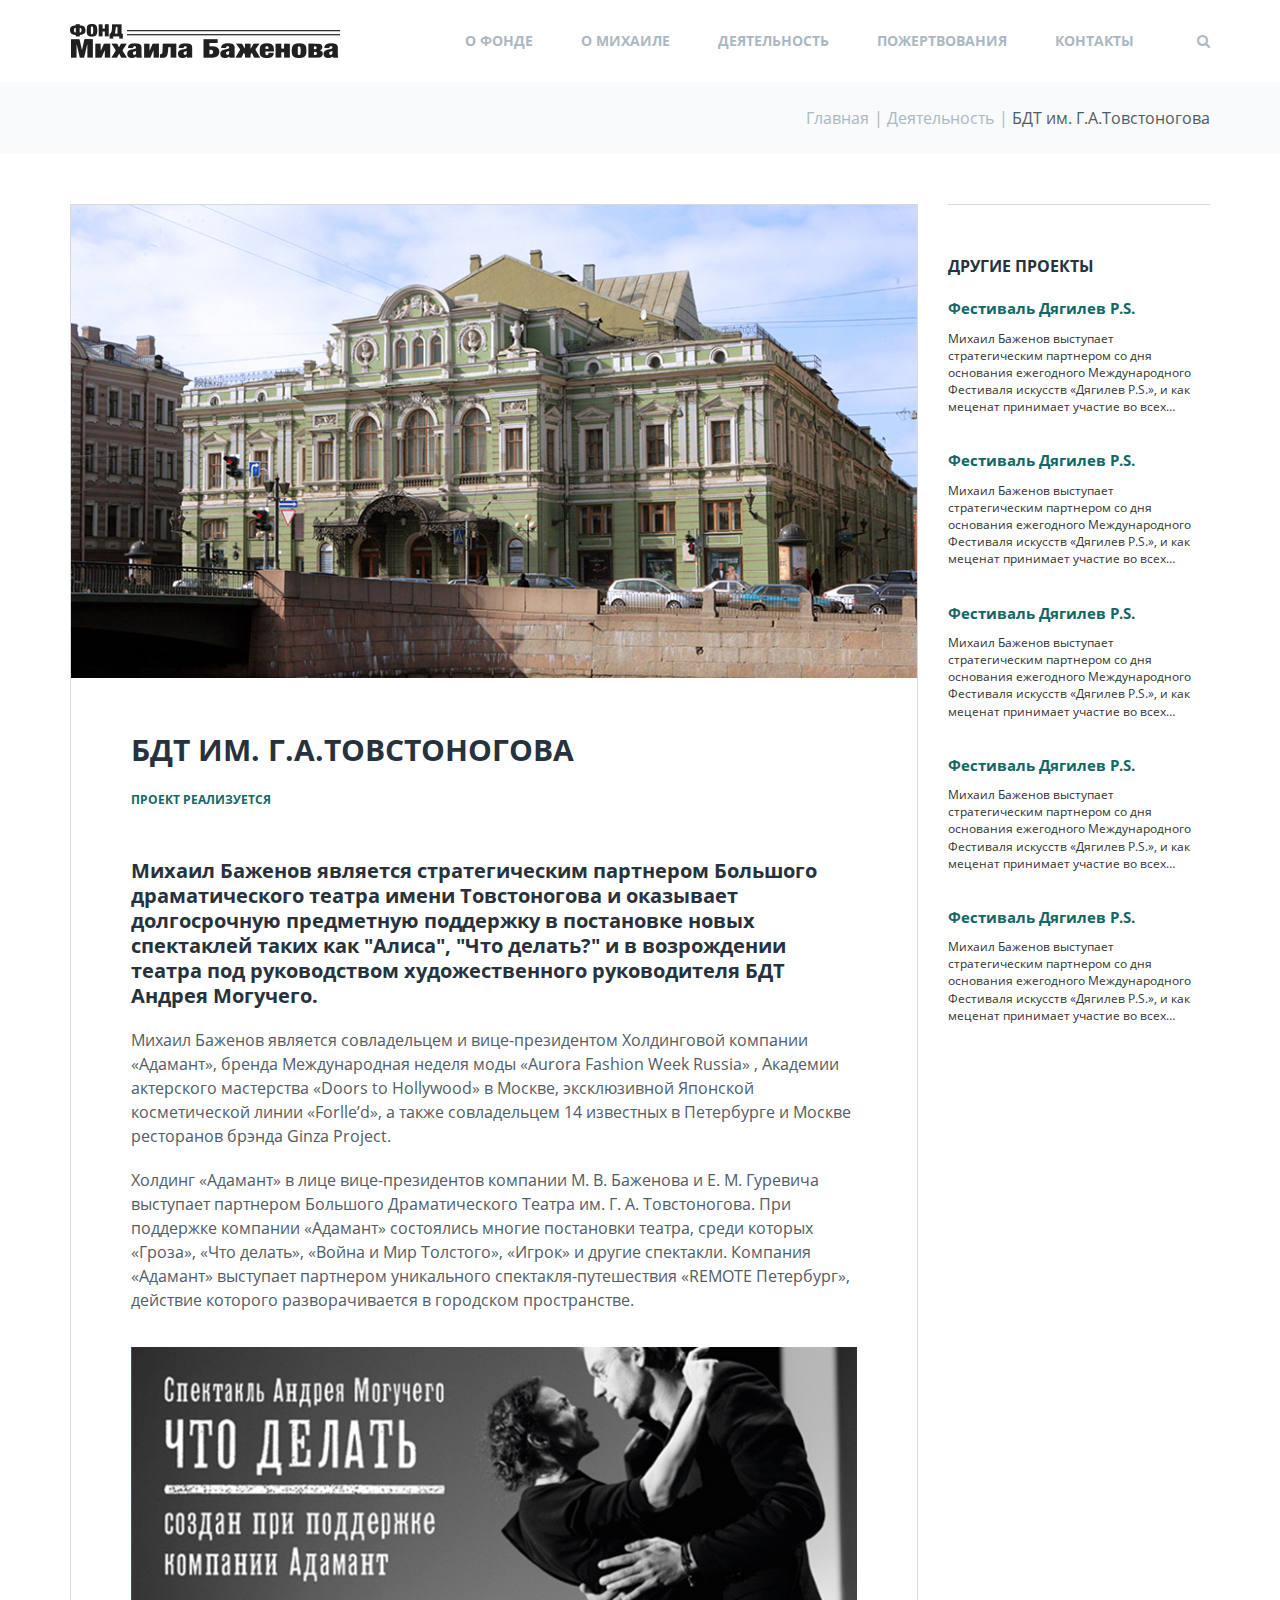
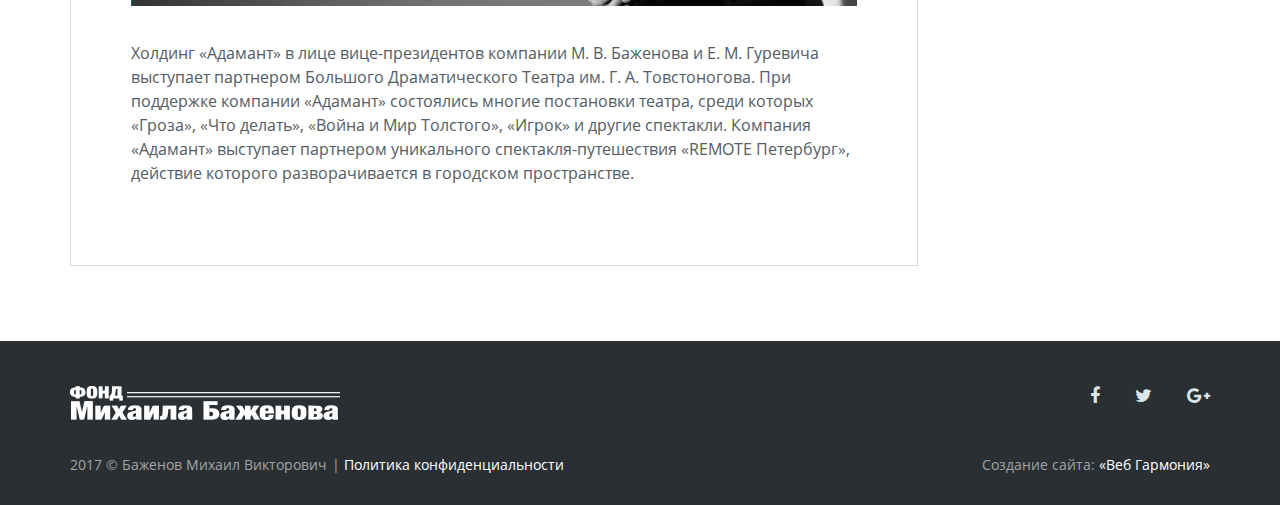
==== commit c7438655: "fix adaptive style" ====
--- a/activities.html
+++ b/activities.html
@@ -9,6 +9,7 @@
 	<link rel="stylesheet" href="css/font-awesome.min.css">
 	<link rel="stylesheet" href="css/bootstrap.min.css">
 	<link rel="stylesheet" href="css/style.css">
+	<link rel="stylesheet" href="css/style-responsive.css">
 	<script src="https://ajax.googleapis.com/ajax/libs/jquery/3.2.1/jquery.min.js"></script>
 </head>
 
@@ -20,7 +21,8 @@
 					<div class="container__flex">
 						<div class="site-branding">
 							<a class="site-logo" href="main.html">
-								<img src="images/logo.png" alt="">
+								<img src="images/logo.png" alt="" class="logo__desktop">								
+								<img src="images/logo_mobile.png" alt="" class="logo__mobile">
 							</a>
 						</div>
 						<nav class="main-navigation" role="navigation">
@@ -28,15 +30,15 @@
 							<div class="navbar-header">
 								<button type="button" class="navbar-toggle collapsed" data-toggle="collapse" data-target="#bs-example-navbar-collapse-1"
 								  aria-expanded="false">
-									<span class="sr-only">Toggle navigation</span>
+									<span class="sr-only">Меню</span>
 									<span class="icon-bar"></span>
 									<span class="icon-bar"></span>
 									<span class="icon-bar"></span>
 								</button>
 							</div>
 							<!-- Collect the nav links, forms, and other content for toggling -->
-							<div class="collapse navbar-collapse" id="bs-example-navbar-collapse-1">
-								<ul class="nav navbar-nav navbar-right">
+							<div class="main-menu__wrap collapse navbar-collapse" id="bs-example-navbar-collapse-1">
+								<ul class="nav navbar-nav menu">
 									<li class="dropdown-underline">
 										<a class="navbar-link-item" href="#">О фонде</a>
 									</li>
@@ -44,8 +46,7 @@
 										<a class="navbar-link-item" href="#">О Михаиле</a>
 									</li>
 									<li class="dropdown dropdown-underline">
-										<a class="navbar-link-item active" href="#" class="dropdown-toggle" data-toggle="dropdown" role="button" aria-haspopup="true"
-										  aria-expanded="false">Деятельность
+										<a class="navbar-link-item" href="#" class="dropdown-toggle" data-toggle="dropdown" role="button" aria-haspopup="true" aria-expanded="false">Деятельность
 											<!-- <span class="caret"></span> -->
 										</a>
 										<ul class="sub-menu dropdown-menu dropdown-menu-left">
@@ -82,10 +83,20 @@
 							</div>
 							<!-- /.navbar-collapse -->
 						</nav>
-						<div class="header-search pull-right">
+						<div class="header-search">
 							<span class="search-form__toogle">
-								<i class="glyphicon glyphicon-search"></i>
+								<i class="fa fa-search" aria-hidden="true"></i>
 							</span>
+							<!-- <form role="search" method="get" class="search-form" action="">
+								<label>
+									<span class="screen-reader-text">Поиск:</span>
+									<input type="search" class="search-form__field" placeholder="Поиск" value="" name="search" title="Поиск:">
+								</label>
+								<button type="submit" class="search-form__submit btn btn-primary">
+									<i class="fa fa-search" aria-hidden="true"></i>
+								</button>
+							</form>
+							<span class="search-form__close"></span> -->
 						</div>
 					</div>
 				</div>
@@ -104,7 +115,7 @@
 					<div class="row">
 						<div class="col-xs-12 col-sm-12 col-md-9 col-lg-9">
 							<div class="about-event">
-								<div class="event-img">
+								<div class="event-img__big">
 									<img src="images/bdt_big.jpg" alt="БДТ им. Г.А.Товстоногова">
 								</div>
 								<div class="event-description">
@@ -141,7 +152,7 @@
 						<div class="col-xs-12 col-sm-12 col-md-3 col-lg-3">
 							<div class="other-events">
 								<div class="block-title-underline"></div>
-								<div class="other-events-title">Дргуие проекты</div>
+								<div class="other-events-title">Другие проекты</div>
 								<div class="other-events-item">
 									<div class="item-title">Фестиваль Дягилев P.S.</div>
 									<p class="block-txt">Михаил Баженов выступает стратегическим партнером со дня основания ежегодного Международного Фестиваля искусств
@@ -177,14 +188,14 @@
 		<footer class="footer">
 			<div class="container">
 				<div class="row row-top">
-					<div class="col-xs-12 col-sm-6 col-md-6 col-lg-6">
+					<div class="col-xxs-12 col-xs-6 col-sm-6 col-md-6 col-lg-6">
 						<div class="site-branding">
 							<a class="site-logo" href="#">
 								<img src="images/logo_footer.png" alt="">
 							</a>
 						</div>
 					</div>
-					<div class="col-xs-12 col-sm-6 col-md-6 col-lg-6">
+					<div class="col-xxs-12 col-xs-6 col-sm-6 col-md-6 col-lg-6">
 						<div class="social-network-icons">
 							<i class="fa fa-facebook" aria-hidden="true"></i>
 							<i class="fa fa-twitter" aria-hidden="true"></i>
@@ -192,15 +203,15 @@
 						</div>
 					</div>
 				</div>
-				<div class="row">
-					<div class="col-xs-12 col-sm-6 col-md-6 col-lg-6">
+				<div class="row row-bottom">
+					<div class="col-xxs-12 col-xs-8 col-sm-8 col-md-8 col-lg-8">
 						<div class="site-copyrights">
 							<span class="site-update">2017</span>
 							<span class="site-owner">© Баженов Михаил Викторович</span>
 							<a class="footer-link">Политика конфиденциальности</a>
 						</div>
 					</div>
-					<div class="col-xs-12 col-sm-6 col-md-6 col-lg-6">
+					<div class="col-xxs-12 col-xs-4 col-sm-4 col-md-4 col-lg-4">
 						<div class="site-creator">Создание сайта:
 							<a class="footer-link">«Веб Гармония»</a>
 						</div>
--- a/css/style.css
+++ b/css/style.css
@@ -23,19 +23,36 @@
 }
 /*header  top*/
 .container__flex {
-  display: flex;
-  align-items: center;
-  justify-content: space-between;
-  flex-wrap: nowrap;
+  display: flex;  
+  display: -webkit-flex;
+  align-items: center;  
+  -webkit-align-items:  space-between;
+  justify-content: space-between;  
+  -webkit-justify-content:  space-between;
+  flex-wrap: nowrap;  
+  -webkit-flex-wrap: nowrap;
 }
 .site-branding {
+  padding: 10px 0;
+  -webkit-flex: 0 0 auto;
+  flex: 0 0 auto;
+  text-align: left;
+  -webkit-order: 0;
+  order: 0;  
   display: inline-block;
-  order: 0;
+}
+.logo__mobile {
+  display: none;
 }
 .main-navigation {
   display: block;
   width: 100%;
   clear: both;
+  position: relative;
+  text-align: right;
+}
+.main-menu__wrap .menu {
+  float: right;
 }
 .main-navigation .dropdown:hover > .dropdown-menu {
   display: block;
@@ -50,6 +67,7 @@
   padding: 25px 10px 10px 20px;
   border-radius: unset;
   margin-top: -2px;
+  transition: all 1s ease-in;
 }
 #vendor-bootstrap .navbar-link-item {
   line-height: 34px;
@@ -69,15 +87,8 @@
 #vendor-bootstrap .navbar-link-item:hover,
 #vendor-bootstrap .open .navbar-link-item,
 #vendor-bootstrap .navbar-link-item.active {
-  color: #323232;
-}
-.navbar-search .form-control {
-  display: none;
-}
-.navbar-search .btn {
-  line-height: 2.5;
-  border: unset;
-  background: unset;
+  color: #323232;  
+  transition: 0.3s;
 }
 #vendor-bootstrap .dropdown-link-item {
   color: #323232;
@@ -125,12 +136,15 @@
 }
 .search-form__toogle {
   color: #acb8c1;
-  margin: 0 -15px 0 24px;
+  margin-left: 24px;
   cursor: pointer;
+}
+.search-form__close:before {
+  content: '\f00d';
 }
 /* header bottom */
 .primary-info.primary-info-bg {
-  background: url("../images/first_screen_bg.jpg");
+  background-image: url("../images/first_screen_bg.jpg");
   position: relative;
   padding-top: 30px;
   padding-bottom: 45px;
@@ -140,10 +154,11 @@
   z-index: 1;    
   padding-top: 75px;
   padding-bottom: 130px;
+  background-repeat: no-repeat; 
 }
 .primary-info-inner .primary-info__title {
   font-size: 48px;
-  font-weight: 600;
+  font-weight: 900;
   line-height: 1.25;
   margin-bottom: 14px;
   margin-top: 0;
@@ -236,7 +251,7 @@
 }
 .event-list-item {
   border: 1px solid #d8d8d8;
-  height: 500px;
+  /* height: 500px; */
   margin-bottom: 30px;
 }
 .event-list-item:hover {
@@ -285,6 +300,7 @@
 .event-description {
   text-align: center;
   padding: 30px 30px 0;
+  min-height: 230px;
 }
 .event-list-item:hover .event-description {
   /* margin-top: -7%; */
@@ -312,7 +328,7 @@
   background-color: #f8fafb;
 }
 .form {
-  width: 50%;
+  width: 570px;
   margin: 0 auto;
 }
 .request-form .form-control {
@@ -414,6 +430,10 @@
 }
 .activities-content .about-event {
   border: 1px solid #d8d8d8;
+  overflow: hidden;
+}
+.event-img__big img {
+  width: 100%;
 }
 .about-event .event-description {
   padding: 55px 60px 60px;
--- a/css/style-responsive.css
+++ b/css/style-responsive.css
@@ -0,0 +1,237 @@
+@media (max-width: 1199px) {
+  .event-img {
+    height: 205px;
+  } 
+  .event-description {
+    min-height: 275px;
+  }
+  .block-txt {
+    width: 70%
+  }
+  .primary-info.primary-info-bg {
+    background-position: left top;
+  }
+  #vendor-bootstrap .navbar-link-item {
+    padding: 1.7em 15px;
+  }
+  
+  .main-navigation .menu {
+    margin: 0 -25px;
+  }
+}
+@media (max-width: 991px) {
+  .event-img {
+    height: 158px;
+  } 
+  .footer {
+    font-size: 12px;
+  }
+  .block-txt {
+    width: 80%;
+  }
+  #vendor-bootstrap .navbar-link-item {
+    padding: 1.7em 10px;
+  }
+  .search-form__toogle {
+    color: #136764;
+    margin: 20px 0 20px 24px;
+    display: inline-block;
+  }
+  .container__flex {
+    -webkit-flex-wrap: wrap;
+    flex-wrap: wrap;
+  }
+  .main-menu__wrap .menu {
+    float: left;
+    margin-left: -25px;
+  }
+  .main-navigation {
+    padding-top: .375em;
+    -webkit-order: 3;
+    order: 3;
+    -webkit-flex: 0 0 100%;
+    flex: 0 0 100%;
+    text-align: left;
+  }
+  .header-top {
+    padding-top: 1.2em; 
+  }
+}
+@media (max-width: 767px) {
+  .event-img {
+    height: 242px;
+  }   
+  .main-navigation {
+    position: unset;
+  }
+  .main-navigation .menu {
+    margin-left: 0px;
+  }
+  .main-navigation .navbar-toggle {
+    display: block;    
+    position: absolute;
+    left: 0;
+    top: 0;
+    margin-top: 12px;
+  }
+  .header-search {
+    display: block;    
+    position: absolute;
+    right: 0;
+    top: 0;
+  }
+  #vendor-bootstrap .navbar-toggle .icon-bar {
+    background-color: #136764;
+    width: 20px;
+  }
+  .container__flex {
+    position: relative;
+    justify-content: center;
+  }
+  .header-top {    
+    padding-top: 13px; 
+    padding-bottom: 13px;
+  }
+  /* activities page */
+  .about-event .event-description {
+    padding: 25px 20px;
+  }
+  .about-event .event-description .main-title {
+    font-size: 24px;
+  }
+  .block-txt .main-info {
+    font-size: 16px;
+  }
+}
+@media (max-width: 750px) {
+  .event-img {
+    height: 236px;
+  } 
+  .block-txt {
+    font-size: 14px;
+  }
+  .primary-info.primary-info-bg {
+    background-image: url(../images/first_screen_bg_mobile.jpg);
+    padding-top: 45px;
+    padding-bottom: 45px;
+    padding-left: 100px;
+  }
+  .primary-info-inner .primary-info__title {
+    font-size: 32px;
+  }
+  .primary-info-inner .primary-info__subtitle {
+    font-size: 18px;
+  }
+  .primary-info-inner .primary-info__description {
+    font-size: 14px;
+  }
+  .request-form .block-txt {
+    font-size: 16px;
+    width: 80%;
+  }  
+}
+@media (max-width: 699px) {
+  .form {
+    width: 90%;
+  }  
+  .primary-info-inner .btn__left {
+    margin-bottom: 15px;
+  } 
+  .event-img {
+    height: 224px;
+  }
+  .block-txt {
+    width: 90%;
+  }
+  .event-link {
+    font-size: 15px;
+  }
+  .event-description p {
+    font-size: 13px;
+  }  
+  .col-xxs-12 {
+    width: 100%;
+  } 
+  .footer {
+    font-size: 14px; 
+    text-align: center;
+  }
+  .footer .social-network-icons {
+    text-align: center;
+  }
+  .site-creator {
+    text-align: center;
+  }
+  .footer .row-top {
+    margin-bottom: 0px;
+  }
+  .footer .row-top > * {
+    margin-bottom: 20px;
+  }
+  .footer .row-bottom > *:first-child {
+    margin-bottom: 20px;
+  }
+  .breadcrumbs {
+    text-align: start;
+  }
+}
+@media (min-width: 300px) and (max-width: 500px) {
+  .logo__mobile {
+    display: block;
+    margin-right: -20px;
+  }
+  .logo__desktop {
+    display: none;
+  }
+  .header-top {
+    padding-bottom: 0;
+    padding-top: 0;
+  }
+  .main-navigation .navbar-toggle {
+    margin-top: 8px;
+  }
+  .search-form__toogle {
+    color: #136764;
+    margin: 15px 0 16px;
+  }
+  .primary-info-inner .buttons-block .btn {
+    width: 170px;
+  }  
+  .fond-about .buttons-block .btn {
+    width: 200px;
+  }  
+  .btn__left {
+    margin-bottom: 15px;
+    margin-right: 0;
+  }  
+  .primary-info.primary-info-bg {
+    background-image: url(../images/first_screen_bg_small.jpg);
+    padding-left: 0;
+    padding-top: 40px;
+    padding-bottom: 40px;
+  }
+  .event-img {
+    height: 224px;
+  } 
+  .request-form .capcha .form-control {
+    width: 100%;
+    order: 3;
+  }
+  .request-form .form-group.capcha {
+    flex-wrap: wrap;
+  }
+  .capcha-img {
+    margin-bottom: 10px;
+    padding-left: 25px; 
+  }
+  .request-form .block-txt {
+    font-size: 14px;
+  }
+  /* activities page */
+  .about-event .event-description .main-title {
+    font-size: 21px;
+  }
+  .about-event .event-description {
+    padding: 20px 15px;
+  }
+}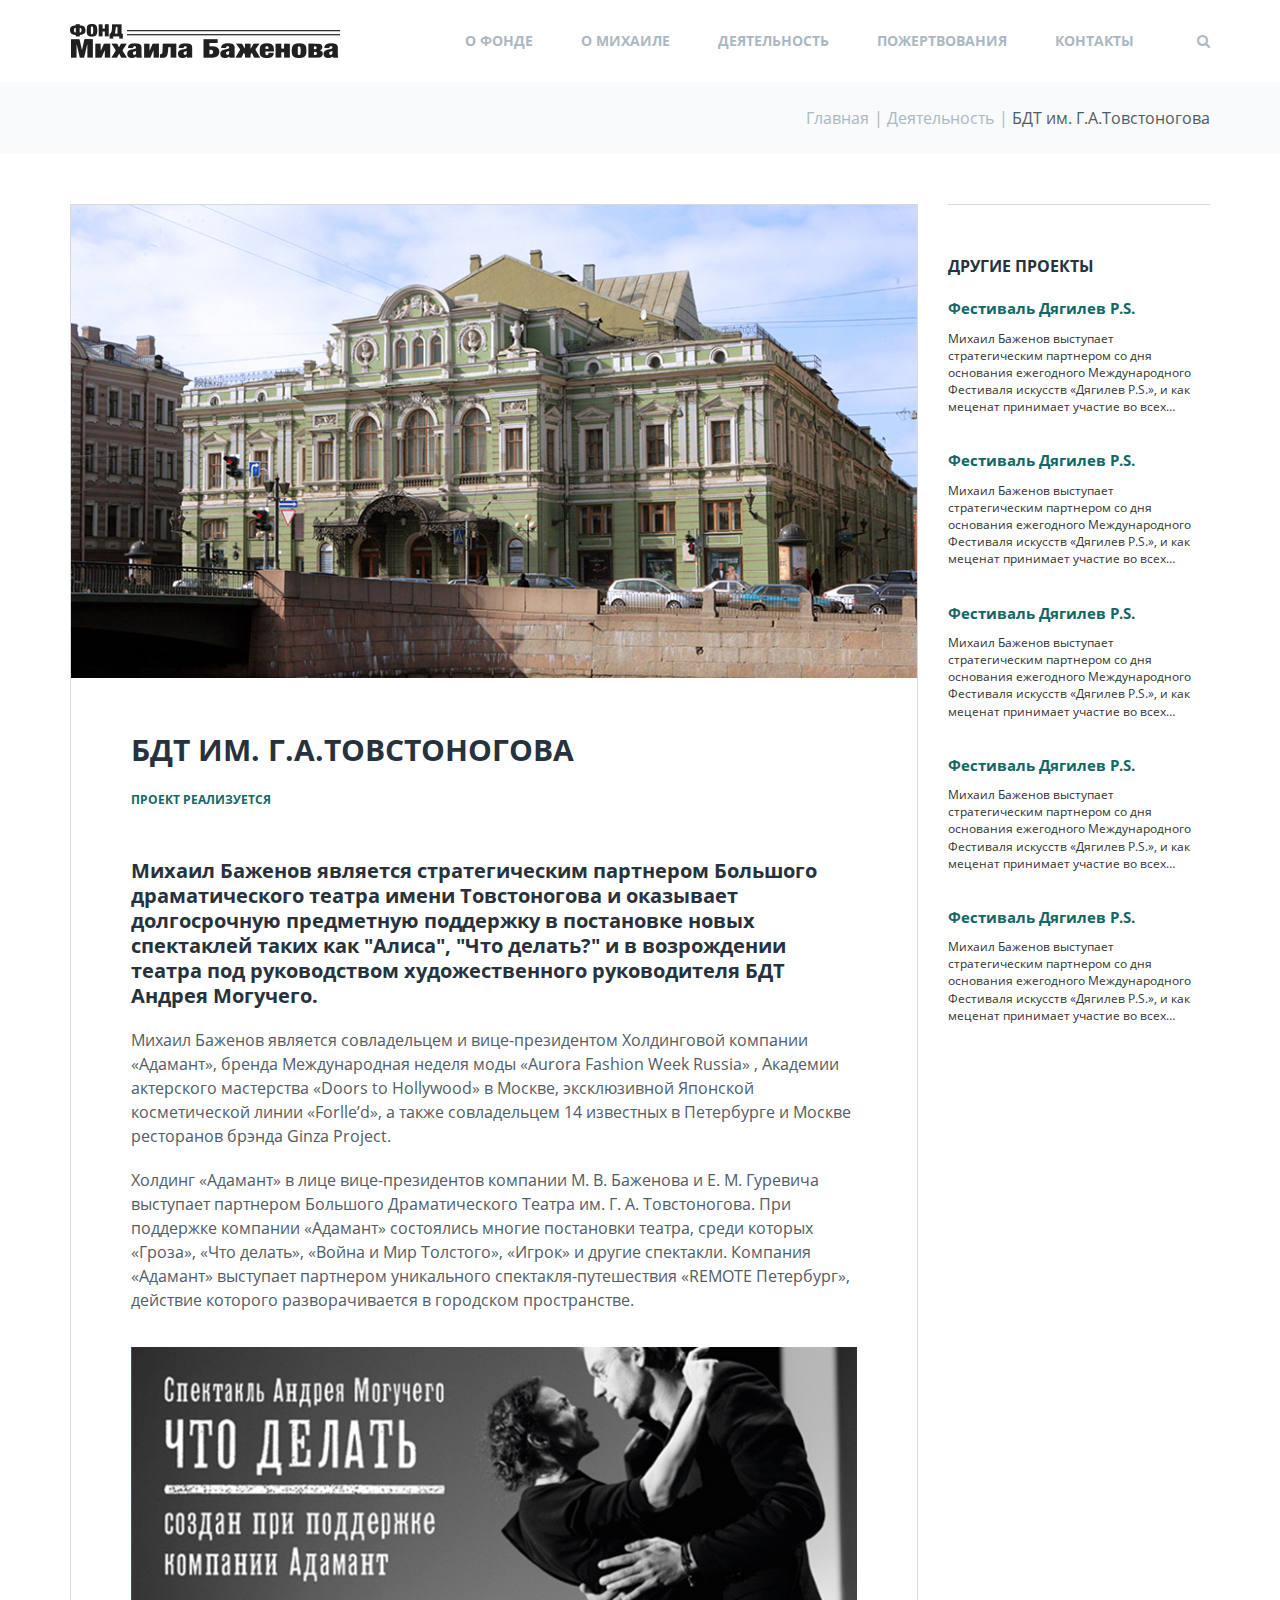
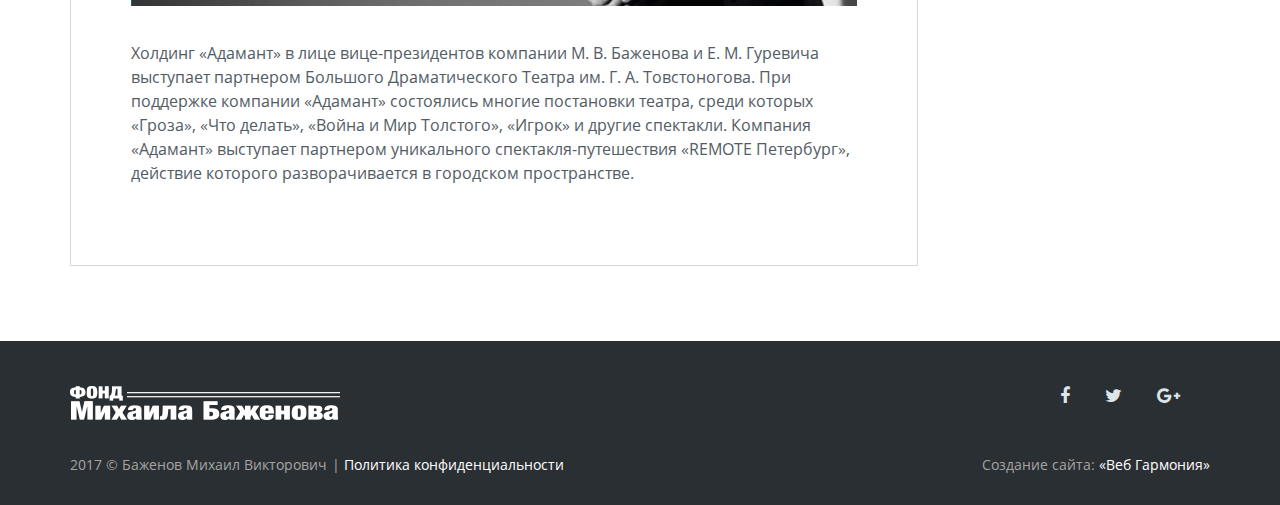
==== commit e63aeeaf: "create menu for adaptive and fix  icon resize on hover" ====
--- a/activities.html
+++ b/activities.html
@@ -21,7 +21,7 @@
 					<div class="container__flex">
 						<div class="site-branding">
 							<a class="site-logo" href="main.html">
-								<img src="images/logo.png" alt="" class="logo__desktop">								
+								<img src="images/logo.png" alt="" class="logo__desktop">
 								<img src="images/logo_mobile.png" alt="" class="logo__mobile">
 							</a>
 						</div>
@@ -39,44 +39,45 @@
 							<!-- Collect the nav links, forms, and other content for toggling -->
 							<div class="main-menu__wrap collapse navbar-collapse" id="bs-example-navbar-collapse-1">
 								<ul class="nav navbar-nav menu">
-									<li class="dropdown-underline">
+									<li class="menu-item dropdown-underline">
 										<a class="navbar-link-item" href="#">О фонде</a>
 									</li>
-									<li class="dropdown-underline">
+									<li class="menu-item dropdown-underline">
 										<a class="navbar-link-item" href="#">О Михаиле</a>
 									</li>
-									<li class="dropdown dropdown-underline">
+									<li class="menu-item dropdown dropdown-underline">
+										<span class="sub-menu-toggle"></span>
 										<a class="navbar-link-item" href="#" class="dropdown-toggle" data-toggle="dropdown" role="button" aria-haspopup="true" aria-expanded="false">Деятельность
 											<!-- <span class="caret"></span> -->
 										</a>
 										<ul class="sub-menu dropdown-menu dropdown-menu-left">
-											<li>
+											<li class="sub-menu-item">
 												<a class="dropdown-link-item" href="activities.html">БДТ им. Товстоногова</a>
 											</li>
-											<li>
+											<li class="sub-menu-item">
 												<a class="dropdown-link-item" href="#">Фестиваль Фонд Курехина</a>
 											</li>
-											<li>
+											<li class="sub-menu-item">
 												<a class="dropdown-link-item" href="#">Фестиваль Дягилев P.S.</a>
 											</li>
-											<li>
+											<li class="sub-menu-item">
 												<a class="dropdown-link-item" href="#">Храм Рождества Иоанна Предпечи в Юкках</a>
 											</li>
-											<li>
+											<li class="sub-menu-item">
 												<a class="dropdown-link-item" href="#">Собор Михаила Архангела в Токсово</a>
 											</li>
-											<li>
+											<li class="sub-menu-item">
 												<a class="dropdown-link-item" href="#">Помощь детям с онкологиями</a>
 											</li>
-											<li>
+											<li class="sub-menu-item">
 												<a class="dropdown-link-item" href="#">Поддержка детского дома</a>
 											</li>
 										</ul>
 									</li>
-									<li class="dropdown-underline">
+									<li class="menu-item dropdown-underline">
 										<a class="navbar-link-item" href="donations.html">Пожертвования</a>
 									</li>
-									<li class="dropdown-underline">
+									<li class="menu-item dropdown-underline">
 										<a class="navbar-link-item" href="#">Контакты</a>
 									</li>
 								</ul>
--- a/css/style.css
+++ b/css/style.css
@@ -50,6 +50,9 @@
   clear: both;
   position: relative;
   text-align: right;
+}
+.main-navigation .navbar-collapse.in {
+  overflow-y: unset;
 }
 .main-menu__wrap .menu {
   float: right;
@@ -378,8 +381,14 @@
   color: #fff;
   font-size: calc(18px + 10%);
 }
-.social-network-icons i:last-child {
-  margin-right: 0;
+.social-network-icons i:first-child:hover {  
+  margin-right: 29px;
+}
+.social-network-icons i:nth-child(2):hover {  
+  margin-right: 28px;
+}
+.social-network-icons i:last-child:hover {  
+  margin-right: 28px;
 }
 .site-owner:after {
   content: "|";
@@ -407,9 +416,10 @@
   background-color: #f8fafb;
   text-align: end;
   margin-bottom: 50px;
+  padding: 25px 0;
 }
 .breadcrumbs-item {
-  padding: 25px 0;
+  /* padding: 25px 0; */
   display: inline-block;
   color: #acb8c1;
   font-size: 16px;
@@ -513,6 +523,12 @@
   font-weight: 900;
 }
 /* donations */
+.donations-page .breadcrumbs {
+  margin-bottom: 0;
+}
+.donations-page .donations-bg {
+  margin-bottom: 50px;
+}
 .donations-bg {
   background-image: url("../images/donations_bg.jpg");
   content: "";
@@ -536,7 +552,7 @@
   -webkit-box-shadow: 0px 4px 20px -2px rgba(200,200,200,1);
   -moz-box-shadow: 0px 4px 20px -2px rgba(200,200,200,1);
   box-shadow: 0px 4px 20px -2px rgba(200,200,200,1);
-  width: 40%;
+  width: 470px;
 }
 .donation-pay-form .form-label {
   font-weight: 400;
--- a/css/style-responsive.css
+++ b/css/style-responsive.css
@@ -56,6 +56,10 @@
   .header-top {
     padding-top: 1.2em; 
   }
+  /* activities page */
+  .other-events .block-title-underline {
+    margin-top: 45px;
+  }
 }
 @media (max-width: 767px) {
   .event-img {
@@ -70,14 +74,14 @@
   .main-navigation .navbar-toggle {
     display: block;    
     position: absolute;
-    left: 0;
+    left: 15px;
     top: 0;
     margin-top: 12px;
   }
   .header-search {
     display: block;    
     position: absolute;
-    right: 0;
+    right: 15px;
     top: 0;
   }
   #vendor-bootstrap .navbar-toggle .icon-bar {
@@ -87,6 +91,8 @@
   .container__flex {
     position: relative;
     justify-content: center;
+    margin-left: -15px;
+    margin-right: -15px;
   }
   .header-top {    
     padding-top: 13px; 
@@ -102,6 +108,94 @@
   .block-txt .main-info {
     font-size: 16px;
   }
+  /* donations */
+  .donations-content .block-txt {
+    font-size: 14px;
+  }
+  .breadcrumbs-item {
+    font-size: 14px;
+  }
+  /* dropdow-menu */
+  .main-navigation {
+    margin-left: -15px;
+    margin-right: -15px;
+  }
+  .main-navigation .menu {
+    width: 100%;
+  }
+  .main-menu__wrap {
+    background-color: #f6f6f6;
+    position: absolute;
+    z-index: 9;
+    width: 100%;
+    top: 70px;
+  }
+  #vendor-bootstrap .navbar-link-item {
+    padding: 0 0 0 20px;
+
+    font-size: 12px;
+  }
+  .menu  .menu-item:first-child {
+    border-top: 1px solid #e2ecf2;
+  }
+  .menu-item {
+    border-bottom: 1px solid #e2ecf2;
+    margin-left: -15px;
+    margin-right: -15px;   
+    background-color: #f6f6f6;
+  }
+  .header-top .main-navigation .sub-menu {
+    padding: 0;
+  }
+  #vendor-bootstrap .dropdown-link-item {
+    margin-bottom: 0;
+    padding-left: 40px;
+    font-size: 12px;
+  }
+  .sub-menu-item {
+    padding: 7px 0;
+  }
+  .sub-menu-item {
+    border-bottom: 1px solid #e2ecf2;
+  }
+  .sub-menu-item:last-child {
+    border-bottom: unset;
+  }
+  .main-navigation .dropdown:hover > .dropdown-menu {
+    display: none;
+  }
+  .main-navigation .dropdown.open > .dropdown-menu {
+    display: block;
+  }  
+  .main-navigation .menu .dropdown .sub-menu-toggle {
+    position: absolute;
+    top: 0;
+    height: 35px;
+    width: 60px;
+    right: 0;
+    z-index: 99;
+    color: #7a8893;
+    cursor: pointer;
+  }  
+  .main-navigation .menu .dropdown .sub-menu-toggle:before {
+      position: absolute;
+      top: 50%;
+      left: 50%;
+      margin-top: -7px;
+      -webkit-transform: translate(-50%);
+      transform: translate(-50%);
+      content: '\f107';
+      font-family: 'FontAwesome';
+      font-size: 14px;
+      line-height: 1;
+      -webkit-transition: .3s all ease;
+      -o-transition: .3s all ease;
+      transition: .3s all ease;
+  }
+  .main-navigation .menu .dropdown .sub-menu-toggle.active::before {
+    -webkit-transform: translate(-50%) rotateX(180deg);
+    transform: translate(-50%) rotateX(180deg);
+}
 }
 @media (max-width: 750px) {
   .event-img {
@@ -129,6 +223,13 @@
     font-size: 16px;
     width: 80%;
   }  
+  /* donations */
+  .donation-description {
+    margin-bottom: 50px;
+  }
+  .donation-pay-form {
+    margin-bottom: 80px;
+  }
 }
 @media (max-width: 699px) {
   .form {
@@ -234,4 +335,23 @@
   .about-event .event-description {
     padding: 20px 15px;
   }
+  /* donations */
+  .breadcrumbs-item {
+    font-size: 13px;
+  }
+  .donation-pay-form .form {
+    width: 270px;
+  }
+  .payment-types img {
+    width: 30%;
+  }
+  .payment-types {
+    width: 45%;
+  }
+  .donation-pay-form .btn-green {
+    margin-right: 10px;
+  }
+  .main-menu__wrap {
+    top: unset;
+  }
 }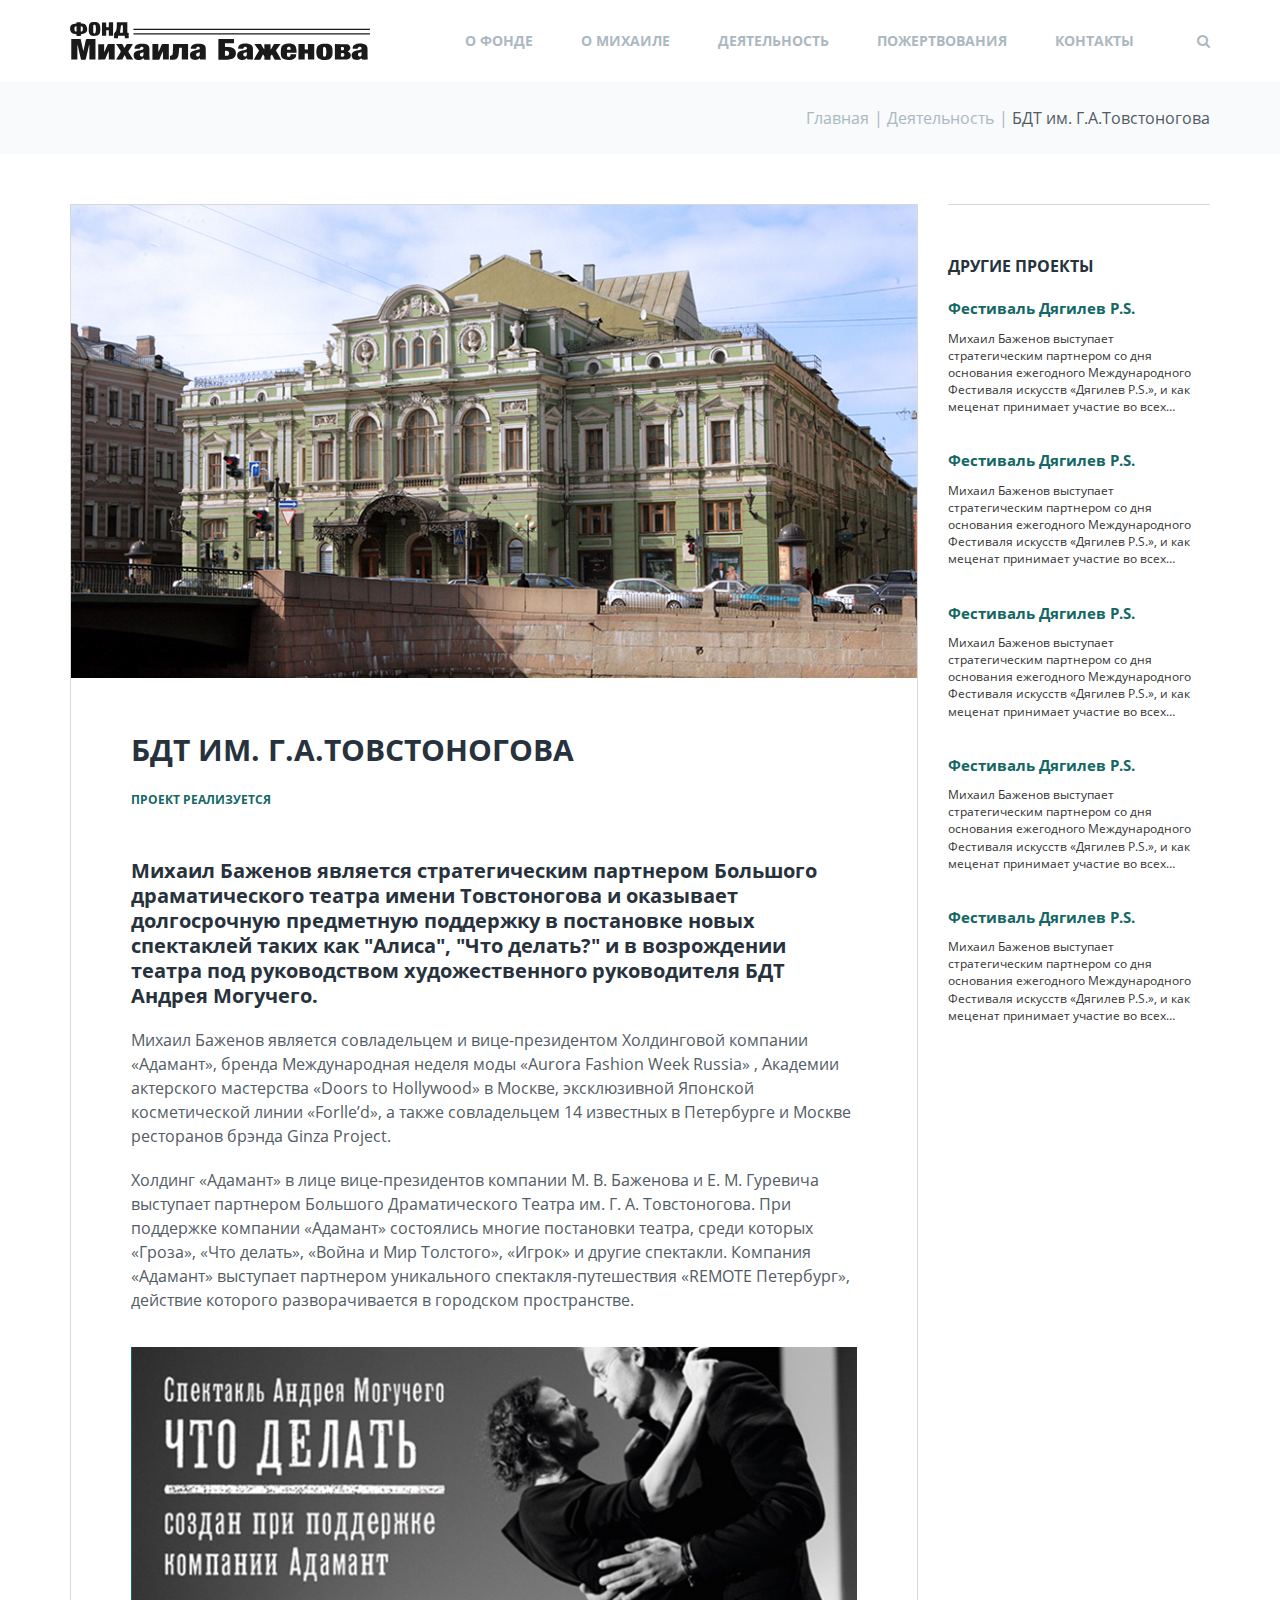
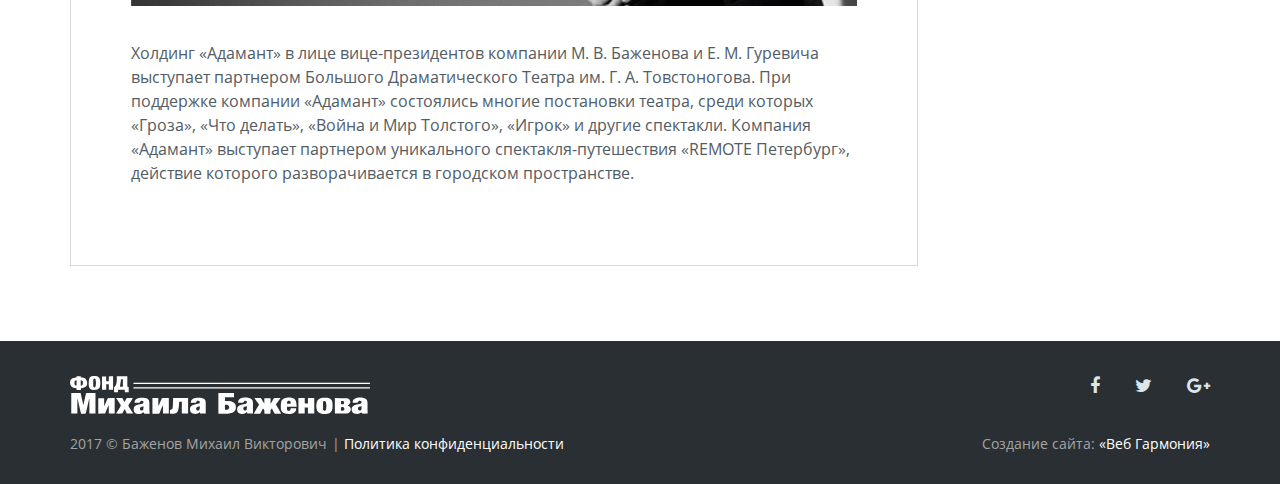
==== commit bd785570: "fix bugs in main page" ====
--- a/activities.html
+++ b/activities.html
@@ -21,8 +21,7 @@
 					<div class="container__flex">
 						<div class="site-branding">
 							<a class="site-logo" href="main.html">
-								<img src="images/logo.png" alt="" class="logo__desktop">
-								<img src="images/logo_mobile.png" alt="" class="logo__mobile">
+								<img src="images/logo.svg" alt="" class="logo__svg">
 							</a>
 						</div>
 						<nav class="main-navigation" role="navigation">
@@ -46,9 +45,8 @@
 										<a class="navbar-link-item" href="#">О Михаиле</a>
 									</li>
 									<li class="menu-item dropdown dropdown-underline">
-										<span class="sub-menu-toggle"></span>
 										<a class="navbar-link-item" href="#" class="dropdown-toggle" data-toggle="dropdown" role="button" aria-haspopup="true" aria-expanded="false">Деятельность
-											<!-- <span class="caret"></span> -->
+											<span class="sub-menu-toggle"></span>
 										</a>
 										<ul class="sub-menu dropdown-menu dropdown-menu-left">
 											<li class="sub-menu-item">
@@ -85,19 +83,20 @@
 							<!-- /.navbar-collapse -->
 						</nav>
 						<div class="header-search">
-							<span class="search-form__toogle">
+							<span class="search-form__toggle">
 								<i class="fa fa-search" aria-hidden="true"></i>
 							</span>
-							<!-- <form role="search" method="get" class="search-form" action="">
+							<form role="search" method="get" class="search-form" action="">
 								<label>
-									<span class="screen-reader-text">Поиск:</span>
 									<input type="search" class="search-form__field" placeholder="Поиск" value="" name="search" title="Поиск:">
 								</label>
 								<button type="submit" class="search-form__submit btn btn-primary">
 									<i class="fa fa-search" aria-hidden="true"></i>
 								</button>
 							</form>
-							<span class="search-form__close"></span> -->
+							<span class="search-form__close">
+								<i class="fa fa-close"></i>
+							</span>
 						</div>
 					</div>
 				</div>
@@ -192,7 +191,7 @@
 					<div class="col-xxs-12 col-xs-6 col-sm-6 col-md-6 col-lg-6">
 						<div class="site-branding">
 							<a class="site-logo" href="#">
-								<img src="images/logo_footer.png" alt="">
+								<img src="images/logo_white.svg" alt="" class="logo__svg">
 							</a>
 						</div>
 					</div>
@@ -222,6 +221,7 @@
 		</footer>
 	</div>
 	<script src="js/bootstrap.min.js"></script>
+	<script src="js/script.js"></script>
 </body>
 
 </html>--- a/css/style.css
+++ b/css/style.css
@@ -13,7 +13,10 @@
   font-weight: 600;
 }
 * {
-  font-family: OpenSans, sans-serif
+  font-family: OpenSans, sans-serif;
+}
+body {
+  overflow-x: hidden;
 }
 a:hover {
   text-decoration: none;
@@ -41,8 +44,12 @@
   order: 0;  
   display: inline-block;
 }
-.logo__mobile {
-  display: none;
+.logo__svg {
+  width: 100%;
+}
+.footer-logo__svg {
+  background-image: url("../images/logo.svg");
+  color: #fff;
 }
 .main-navigation {
   display: block;
@@ -137,13 +144,10 @@
   -webkit-transform: scaleX(1);
   transform: scaleX(1);
 }
-.search-form__toogle {
+.search-form__toggle {
   color: #acb8c1;
   margin-left: 24px;
   cursor: pointer;
-}
-.search-form__close:before {
-  content: '\f00d';
 }
 /* header bottom */
 .primary-info.primary-info-bg {
@@ -252,6 +256,9 @@
 .activities {
   text-align: center;
 }
+.activities .events-list {
+  margin-bottom: 15px;
+}
 .event-list-item {
   border: 1px solid #d8d8d8;
   /* height: 500px; */
@@ -264,6 +271,7 @@
   position: relative;
   overflow: hidden;
   height: 253px;
+  display: block;
 }
 .event-status.active {
   position: absolute;
@@ -292,7 +300,7 @@
   transition: .5s;
   left: 0px;
   top: 0;
-  position: absolute
+  position: relative;
 }
 .event-list-item:hover .event-img img {
   width: 110%;
@@ -300,10 +308,16 @@
   left: -5%;
   top: -10%;
 }
+.event-list-item:hover .event-img img {
+  width: 110%;
+  position: relative;
+  left: -5%;
+  top: -10%;
+}
 .event-description {
   text-align: center;
-  padding: 30px 30px 0;
-  min-height: 230px;
+  padding: 30px 30px 40px;
+  min-height: 275px;
 }
 .event-list-item:hover .event-description {
   /* margin-top: -7%; */
@@ -340,6 +354,7 @@
 }
 .request-form .textarea .form-control {
   padding-top: 15px;
+  overflow-x: hidden;
 }
 .request-form .form-group {
   margin-bottom: 25px;
@@ -365,7 +380,7 @@
 }
 .footer {
   background-color: #2a2f33;
-  padding: 35px 0 30px;
+  padding: 25px 0 30px;
 }
 .footer .social-network-icons {
   text-align: right;
@@ -377,6 +392,9 @@
   margin-right: 30px;
   cursor: pointer;
 }
+.social-network-icons i:last-child {
+  margin-right: 0;
+}
 .social-network-icons i:hover {  
   color: #fff;
   font-size: calc(18px + 10%);
@@ -388,7 +406,7 @@
   margin-right: 28px;
 }
 .social-network-icons i:last-child:hover {  
-  margin-right: 28px;
+  margin-left: -2px;
 }
 .site-owner:after {
   content: "|";
@@ -402,7 +420,7 @@
   text-align: right;
 }
 .footer .row-top {
-  margin-bottom: 25px;
+  margin-bottom: 10px;
 }
 .footer-link {
   color: #fff;
@@ -597,4 +615,127 @@
 }
 .payment-types {
   display: inline-block;
+}
+/* search toggle */
+.header-search .search-form__close {
+  font-size: 19px;
+  cursor: pointer;
+  position: absolute;
+  top: 50%;
+  right: -10px;
+  -webkit-transform: translateY(-150%);
+  -ms-transform: translateY(-150%);
+  transform: translateY(-150%);
+  padding: 5px 0;
+  opacity: 0;
+  margin-left: 25px;
+  visibility: hidden;
+  display: inline-block;
+  font: normal normal normal 14px/1 FontAwesome;
+  font-size: inherit;
+  -webkit-font-smoothing: antialiased;
+}
+.header-search .search-form {
+  display: -webkit-flex;
+  display: flex;
+  -webkit-align-items: center;
+  align-items: center;  
+  visibility: hidden;
+  position: absolute;
+  z-index: -1;
+  top: -999em;
+  left: 0;
+  right: 55px;
+  opacity: 0;
+  -webkit-transform: translateY(-150%);
+  transform: translateY(-150%);
+}
+.search-active .search-form__close {
+  -webkit-transition: all .5s ease-out;
+  transition: all .5s ease-out;
+  -webkit-transform: translateY(-50%);
+  transform: translateY(-50%);
+  opacity: 1;
+  visibility: visible;
+  font-size: 13px;  
+  color: #828f99;
+}
+.search-form__close:after {
+  content: '';
+  position: absolute;
+  top: 0;
+  left: -30px;
+  width: 1px;
+  height: 23px;
+  background: #7a8893;
+}
+.search-active .search-form {
+  top: 50%;
+  opacity: 1;
+  visibility: visible;
+  z-index: 3;
+  -webkit-transform: translateY(-50%);
+  transform: translateY(-50%);
+  webkit-transition: opacity .3s ease-out,-webkit-transform .3s ease-out;
+  transition: opacity .3s ease-out,transform .3s ease-out;
+}
+.search-active .main-navigation, 
+.search-active .site-branding {
+  opacity: 0;
+  visibility: hidden;
+  -webkit-transform: translateY(20px);
+  transform: translateY(20px);
+}
+.search-active .search-form__toggle {
+  opacity: 0;
+  visibility: hidden;
+  -webkit-transform: translateY(20px);
+  transform: translateY(20px);
+  -webkit-transition: all .3s ease-out;
+  transition: all .3s ease-out;
+}
+.search-active .container__flex {
+  position: relative;
+}
+.header-search .search-form label {  
+  width: 100%;
+  margin-right: 15px;
+  margin-bottom: 0;
+}
+.header-search .search-form__field {
+  border: none;
+  font-size: 14px;
+  font-weight: 900;
+  width: 100%;
+  outline: none;
+}
+.header-search .search-form__submit,
+.btn-primary:active:focus,
+.btn-primary:active:active {
+  padding: 5px;
+  border: none;
+  background: none;
+  color: #acb8c1;
+  outline: none;
+  box-shadow: none;
+}
+input[type='search']::-webkit-input-placeholder { /* Chrome/Opera/Safari */
+  color: #a2a9b4;
+  font-size: 14px;
+  font-weight: 900;
+}
+input[type='search']::-moz-placeholder { /* Firefox 19+ */
+  color: #a2a9b4;
+  font-size: 14px;
+  font-weight: 900;
+}
+input[type='search']:-ms-input-placeholder { /* IE 10+ */
+  color: #a2a9b4;
+  font-size: 14px;
+  font-weight: 900;
+}
+input[type='search']:-moz-placeholder { /* Firefox 18- */
+  color: #a2a9b4;
+  font-size: 14px;
+  font-weight: 900;
 }--- a/css/style-responsive.css
+++ b/css/style-responsive.css
@@ -1,6 +1,6 @@
 @media (max-width: 1199px) {
   .event-img {
-    height: 205px;
+    max-height: 205px;
   } 
   .event-description {
     min-height: 275px;
@@ -21,7 +21,7 @@
 }
 @media (max-width: 991px) {
   .event-img {
-    height: 158px;
+    max-height: 242px;
   } 
   .footer {
     font-size: 12px;
@@ -63,7 +63,7 @@
 }
 @media (max-width: 767px) {
   .event-img {
-    height: 242px;
+    max-height: 242px;
   }   
   .main-navigation {
     position: unset;
@@ -74,7 +74,7 @@
   .main-navigation .navbar-toggle {
     display: block;    
     position: absolute;
-    left: 15px;
+    left: 5px;
     top: 0;
     margin-top: 12px;
   }
@@ -82,7 +82,10 @@
     display: block;    
     position: absolute;
     right: 15px;
-    top: 0;
+    top: 15px;
+  }
+  .event-description {
+    min-height: 250px;
   }
   #vendor-bootstrap .navbar-toggle .icon-bar {
     background-color: #136764;
@@ -98,6 +101,17 @@
     padding-top: 13px; 
     padding-bottom: 13px;
   }
+  .primary-info.primary-info-bg {
+    background-image: url(../images/first_screen_bg_medium.jpg);
+    background-position: center top;
+    padding-top: 45px;
+    padding-bottom: 50px;
+    padding-left: 90px;
+  }   
+  .btn__left {
+    margin-bottom: 0;
+    margin-right: 15px;
+  } 
   /* activities page */
   .about-event .event-description {
     padding: 25px 20px;
@@ -195,20 +209,30 @@
   .main-navigation .menu .dropdown .sub-menu-toggle.active::before {
     -webkit-transform: translate(-50%) rotateX(180deg);
     transform: translate(-50%) rotateX(180deg);
-}
+  }
+  .search-active .header-search {
+    position: unset;
+  }
+  .search-active .search-form {
+    left: 15px;
+  }
+  .search-active .search-form__close {
+    right: 15px;
+    transition: none;
+  }
+  .search-active .search-form__close:after {
+    left: -15px;  
+  }
+  .search-form__toggle {
+    color: #136764;
+  }  
 }
 @media (max-width: 750px) {
   .event-img {
-    height: 236px;
+    max-height: 236px;
   } 
   .block-txt {
     font-size: 14px;
-  }
-  .primary-info.primary-info-bg {
-    background-image: url(../images/first_screen_bg_mobile.jpg);
-    padding-top: 45px;
-    padding-bottom: 45px;
-    padding-left: 100px;
   }
   .primary-info-inner .primary-info__title {
     font-size: 32px;
@@ -222,7 +246,10 @@
   .request-form .block-txt {
     font-size: 16px;
     width: 80%;
-  }  
+  } 
+  .event-description {
+    min-height: 300px;
+  } 
   /* donations */
   .donation-description {
     margin-bottom: 50px;
@@ -232,57 +259,69 @@
   }
 }
 @media (max-width: 699px) {
+  .primary-info-inner .btn__left {
+    margin-right: 15px;
+  }
   .form {
     width: 90%;
   }  
+  .event-img {
+    max-height: 224px;
+  }
+  .block-txt {
+    width: 90%;
+  }
+  .event-link {
+    font-size: 15px;
+  }
+  .event-description {
+    min-height: 270px;
+  } 
+  .event-description p {
+    font-size: 13px;
+  } 
+  .footer .row-top {
+    margin-bottom: 0px;
+  }
+  .footer .row-top > * {
+    margin-bottom: 10px;
+  }
+  .footer .row-bottom > *:first-child {
+    margin-bottom: 20px;
+  }
+  .breadcrumbs {
+    text-align: start;
+  }
+}
+@media (max-width: 587px) {  
+  .header-wrapper .site-logo {
+    width: 70%;
+    display: block;
+    margin: 0 auto;
+  }
+  .event-img {
+    max-height: 162px;
+  } 
+  .event-description {
+    min-height: 310px;
+  }
+  .primary-info.primary-info-bg {
+    background-image: url(../images/first_screen_bg_small.jpg);
+  } 
   .primary-info-inner .btn__left {
     margin-bottom: 15px;
-  } 
-  .event-img {
-    height: 224px;
-  }
-  .block-txt {
-    width: 90%;
-  }
-  .event-link {
-    font-size: 15px;
-  }
-  .event-description p {
-    font-size: 13px;
-  }  
+    margin-right: 30px; 
+  }
+}
+@media (max-width: 499px) {  
   .col-xxs-12 {
     width: 100%;
-  } 
-  .footer {
-    font-size: 14px; 
-    text-align: center;
-  }
-  .footer .social-network-icons {
-    text-align: center;
-  }
-  .site-creator {
-    text-align: center;
-  }
-  .footer .row-top {
-    margin-bottom: 0px;
-  }
-  .footer .row-top > * {
-    margin-bottom: 20px;
-  }
-  .footer .row-bottom > *:first-child {
-    margin-bottom: 20px;
-  }
-  .breadcrumbs {
-    text-align: start;
-  }
-}
-@media (min-width: 300px) and (max-width: 500px) {
-  .logo__mobile {
-    display: block;
-    margin-right: -20px;
-  }
-  .logo__desktop {
-    display: none;
+  }   
+  .event-img {
+    min-height: 316px;
+  } 
+  .event-description {
+    min-height: 190px;
   }
   .header-top {
     padding-bottom: 0;
@@ -298,8 +337,12 @@
   .primary-info-inner .buttons-block .btn {
     width: 170px;
   }  
+  .fond-about .buttons-block {
+    width: 75%;
+    margin: 0 auto;
+  } 
   .fond-about .buttons-block .btn {
-    width: 200px;
+    width: 100%;
   }  
   .btn__left {
     margin-bottom: 15px;
@@ -311,9 +354,6 @@
     padding-top: 40px;
     padding-bottom: 40px;
   }
-  .event-img {
-    height: 224px;
-  } 
   .request-form .capcha .form-control {
     width: 100%;
     order: 3;
@@ -328,6 +368,21 @@
   .request-form .block-txt {
     font-size: 14px;
   }
+  .footer {
+    font-size: 14px; 
+    text-align: center;
+  }
+  .footer .social-network-icons {
+    text-align: center;
+  }
+  .footer .site-logo {
+    width: 70%;
+    display: block;
+    margin: 0 auto;
+  }
+  .site-creator {
+    text-align: center;
+  }
   /* activities page */
   .about-event .event-description .main-title {
     font-size: 21px;
@@ -354,4 +409,27 @@
   .main-menu__wrap {
     top: unset;
   }
+  .block-title {
+    margin-bottom: 25px;
+    font-size: 21px;
+  }
+  .block-title-underline {
+    margin-bottom: 25px;
+  }
+  .footer {
+    padding: 25px 0 15px;
+  }
+  .about-event .event-status {
+    margin-bottom: 20px;
+  }
+}
+@media (max-width: 469px) {
+  .event-img {
+    min-height: 290px;
+  } 
+}
+@media (max-width: 399px) {
+  .event-img {
+    min-height: 200px;
+  } 
 }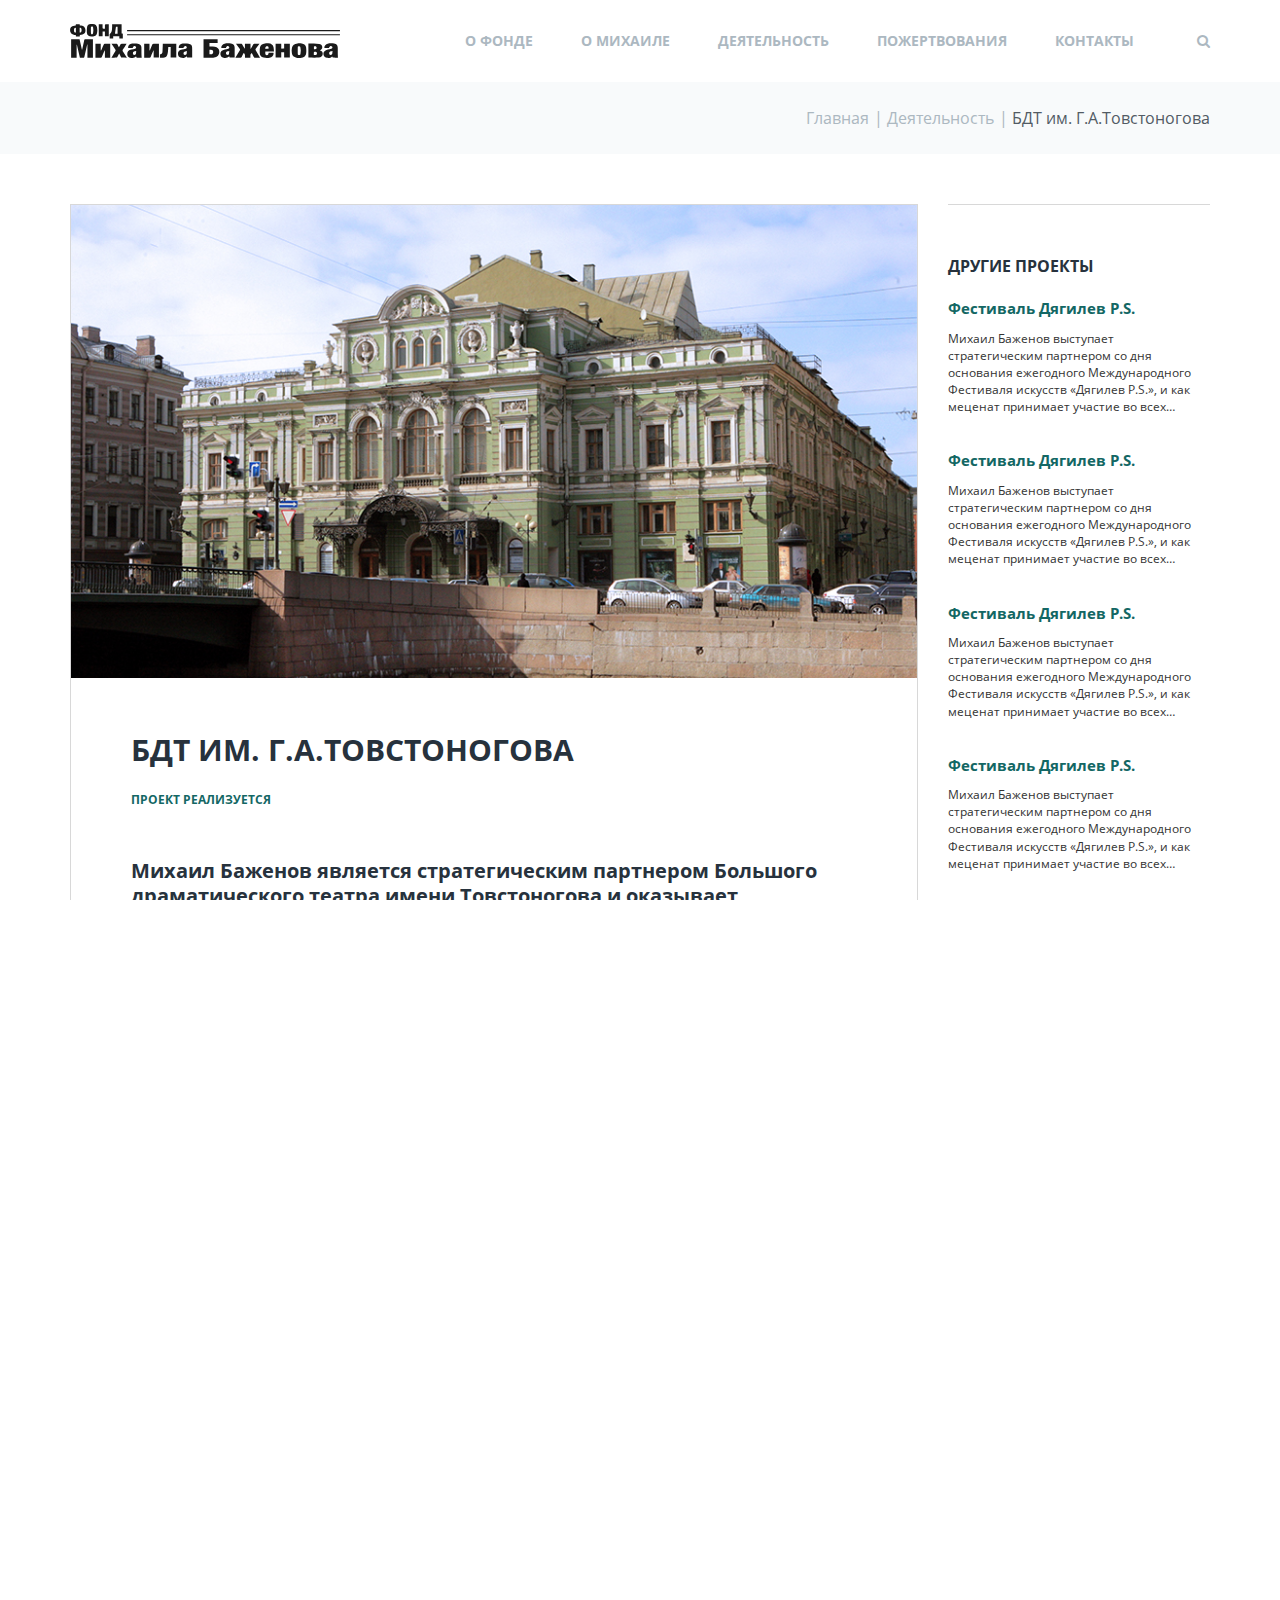
==== commit b927bbae: "fix bugs in adaptive" ====
--- a/activities.html
+++ b/activities.html
@@ -105,9 +105,9 @@
 		<div class="main-content">
 			<div class="breadcrumbs">
 				<div class="container">
-					<span class="breadcrumbs-item">Главная</span>
-					<span class="breadcrumbs-item">Деятельность</span>
-					<span class="breadcrumbs-item current">БДТ им. Г.А.Товстоногова</span>
+					<a href="#" class="breadcrumbs-item">Главная</a>
+					<a href="#" class="breadcrumbs-item">Деятельность</a>
+					<a href="#" class="breadcrumbs-item current">БДТ им. Г.А.Товстоногова</a>
 				</div>
 			</div>
 			<div class="activities-content">
@@ -154,27 +154,27 @@
 								<div class="block-title-underline"></div>
 								<div class="other-events-title">Другие проекты</div>
 								<div class="other-events-item">
-									<div class="item-title">Фестиваль Дягилев P.S.</div>
-									<p class="block-txt">Михаил Баженов выступает стратегическим партнером со дня основания ежегодного Международного Фестиваля искусств
-										«Дягилев P.S.», и как меценат принимает участие во всех…</p>
-								</div>
-								<div class="other-events-item">
-									<div class="item-title">Фестиваль Дягилев P.S.</div>
-									<p class="block-txt">Михаил Баженов выступает стратегическим партнером со дня основания ежегодного Международного Фестиваля искусств
-										«Дягилев P.S.», и как меценат принимает участие во всех…</p>
-								</div>
-								<div class="other-events-item">
-									<div class="item-title">Фестиваль Дягилев P.S.</div>
-									<p class="block-txt">Михаил Баженов выступает стратегическим партнером со дня основания ежегодного Международного Фестиваля искусств
-										«Дягилев P.S.», и как меценат принимает участие во всех…</p>
-								</div>
-								<div class="other-events-item">
-									<div class="item-title">Фестиваль Дягилев P.S.</div>
-									<p class="block-txt">Михаил Баженов выступает стратегическим партнером со дня основания ежегодного Международного Фестиваля искусств
-										«Дягилев P.S.», и как меценат принимает участие во всех…</p>
-								</div>
-								<div class="other-events-item">
-									<div class="item-title">Фестиваль Дягилев P.S.</div>
+									<a href="#" class="item-title">Фестиваль Дягилев P.S.</a>
+									<p class="block-txt">Михаил Баженов выступает стратегическим партнером со дня основания ежегодного Международного Фестиваля искусств
+										«Дягилев P.S.», и как меценат принимает участие во всех…</p>
+								</div>
+								<div class="other-events-item">
+									<a href="#" class="item-title">Фестиваль Дягилев P.S.</a>
+									<p class="block-txt">Михаил Баженов выступает стратегическим партнером со дня основания ежегодного Международного Фестиваля искусств
+										«Дягилев P.S.», и как меценат принимает участие во всех…</p>
+								</div>
+								<div class="other-events-item">
+									<a href="#" class="item-title">Фестиваль Дягилев P.S.</a>
+									<p class="block-txt">Михаил Баженов выступает стратегическим партнером со дня основания ежегодного Международного Фестиваля искусств
+										«Дягилев P.S.», и как меценат принимает участие во всех…</p>
+								</div>
+								<div class="other-events-item">
+									<a href="#" class="item-title">Фестиваль Дягилев P.S.</a>
+									<p class="block-txt">Михаил Баженов выступает стратегическим партнером со дня основания ежегодного Международного Фестиваля искусств
+										«Дягилев P.S.», и как меценат принимает участие во всех…</p>
+								</div>
+								<div class="other-events-item">
+									<a href="#" class="item-title">Фестиваль Дягилев P.S.</a>
 									<p class="block-txt">Михаил Баженов выступает стратегическим партнером со дня основания ежегодного Международного Фестиваля искусств
 										«Дягилев P.S.», и как меценат принимает участие во всех…</p>
 								</div>
--- a/css/style.css
+++ b/css/style.css
@@ -15,14 +15,27 @@
 * {
   font-family: OpenSans, sans-serif;
 }
-body {
-  overflow-x: hidden;
-}
-a:hover {
+html, body {
+  width: 100%;
+  height: 100%;
+  margin: 0px;
+  padding: 0px;
+  overflow-x: hidden; 
+}
+a:hover,
+a:active,
+a:focus {
   text-decoration: none;
 }
 h1 {
   margin-top: 0;
+}
+#vendor-bootstrap {
+  min-height: 100%;
+  position: relative;
+}
+.main-content  {
+  padding-bottom: 140px;
 }
 /*header  top*/
 .container__flex {
@@ -44,6 +57,10 @@
   order: 0;  
   display: inline-block;
 }
+.header-wrapper .site-logo {
+  display: block;
+  width: 270px;
+}
 .logo__svg {
   width: 100%;
 }
@@ -308,12 +325,6 @@
   left: -5%;
   top: -10%;
 }
-.event-list-item:hover .event-img img {
-  width: 110%;
-  position: relative;
-  left: -5%;
-  top: -10%;
-}
 .event-description {
   text-align: center;
   padding: 30px 30px 40px;
@@ -344,6 +355,9 @@
   text-align: center;
   background-color: #f8fafb;
 }
+.request-form .message {
+  display: none;
+} 
 .form {
   width: 570px;
   margin: 0 auto;
@@ -374,6 +388,9 @@
 /* footer */
 .footer {
   background-color: #2a2f33;
+  position: absolute;
+  bottom: 0;
+  width: 100%;
 }
 .buttons-block .btn-transparent {
   border: 1px solid #fff;
@@ -450,8 +467,12 @@
   content: "";
   padding-left: 0;
 }
-.breadcrumbs-item.current {
+.breadcrumbs-item.current,
+.breadcrumbs-item:hover,
+.breadcrumbs-item:active,
+.breadcrumbs-item:focus {
   color: #525b64;
+  text-decoration: none;
 }
 .activities-content {
   margin-bottom: 75px;
@@ -524,6 +545,8 @@
   font-weight: 700;
   color: #136764;
   margin-bottom: 10px;
+  display: block;
+  cursor: pointer;
 }
 .other-events-item .block-txt {
   padding: 0px;
@@ -634,10 +657,11 @@
   font: normal normal normal 14px/1 FontAwesome;
   font-size: inherit;
   -webkit-font-smoothing: antialiased;
+  display: none;
 }
 .header-search .search-form {
   display: -webkit-flex;
-  display: flex;
+  display: none;;
   -webkit-align-items: center;
   align-items: center;  
   visibility: hidden;
@@ -659,6 +683,7 @@
   visibility: visible;
   font-size: 13px;  
   color: #828f99;
+  display: block;
 }
 .search-form__close:after {
   content: '';
@@ -678,6 +703,7 @@
   transform: translateY(-50%);
   webkit-transition: opacity .3s ease-out,-webkit-transform .3s ease-out;
   transition: opacity .3s ease-out,transform .3s ease-out;
+  display: flex;
 }
 .search-active .main-navigation, 
 .search-active .site-branding {
--- a/css/style-responsive.css
+++ b/css/style-responsive.css
@@ -1,9 +1,12 @@
 @media (max-width: 1199px) {
+  .search-form__toggle {
+    margin-left: 15px;
+  }
   .event-img {
     max-height: 205px;
   } 
   .event-description {
-    min-height: 275px;
+    min-height: 324px;
   }
   .block-txt {
     width: 70%
@@ -14,7 +17,6 @@
   #vendor-bootstrap .navbar-link-item {
     padding: 1.7em 15px;
   }
-  
   .main-navigation .menu {
     margin: 0 -25px;
   }
@@ -62,6 +64,11 @@
   }
 }
 @media (max-width: 767px) {
+  .header-wrapper .site-logo {
+    width: 207px;
+    display: block;
+    margin: 0 auto;
+  }
   .event-img {
     max-height: 242px;
   }   
@@ -85,7 +92,7 @@
     top: 15px;
   }
   .event-description {
-    min-height: 250px;
+    min-height: 276px;
   }
   #vendor-bootstrap .navbar-toggle .icon-bar {
     background-color: #136764;
@@ -104,14 +111,30 @@
   .primary-info.primary-info-bg {
     background-image: url(../images/first_screen_bg_medium.jpg);
     background-position: center top;
-    padding-top: 45px;
-    padding-bottom: 50px;
+    padding-top: 52px;
+    padding-bottom: 52px;
     padding-left: 90px;
   }   
   .btn__left {
     margin-bottom: 0;
     margin-right: 15px;
   } 
+  .block-txt {
+    font-size: 14px;
+  }
+  .primary-info-inner .primary-info__title {
+    font-size: 32px;
+  }
+  .primary-info-inner .primary-info__subtitle {
+    font-size: 18px;
+  }
+  .primary-info-inner .primary-info__description {
+    font-size: 14px;
+  }
+  .request-form .block-txt {
+    font-size: 16px;
+    width: 80%;
+  } 
   /* activities page */
   .about-event .event-description {
     padding: 25px 20px;
@@ -123,11 +146,28 @@
     font-size: 16px;
   }
   /* donations */
+  .activities-content {
+    padding: 0 70px;
+  }
   .donations-content .block-txt {
     font-size: 14px;
   }
+  .breadcrumbs {
+    padding: 20px 0;
+    margin-bottom: 40px;
+  }
   .breadcrumbs-item {
     font-size: 14px;
+  }
+  .donation-description {
+    margin-bottom: 50px;
+  }
+  .donation-pay-form {
+    margin-bottom: 80px;
+  }
+  .donations-bg {
+    height: 170px;
+    background-position: center center;
   }
   /* dropdow-menu */
   .main-navigation {
@@ -142,7 +182,7 @@
     position: absolute;
     z-index: 9;
     width: 100%;
-    top: 70px;
+    top: 63px;
   }
   #vendor-bootstrap .navbar-link-item {
     padding: 0 0 0 20px;
@@ -176,10 +216,15 @@
     border-bottom: unset;
   }
   .main-navigation .dropdown:hover > .dropdown-menu {
-    display: none;
-  }
-  .main-navigation .dropdown.open > .dropdown-menu {
     display: block;
+    position: static;
+    float: none;
+  }
+  .main-navigation .dropdown.open > .dropdown-menu,
+  .main-navigation .dropdown.active > .dropdown-menu {
+    display: block;
+    position: static;
+    float: none;
   }  
   .main-navigation .menu .dropdown .sub-menu-toggle {
     position: absolute;
@@ -192,19 +237,26 @@
     cursor: pointer;
   }  
   .main-navigation .menu .dropdown .sub-menu-toggle:before {
-      position: absolute;
-      top: 50%;
-      left: 50%;
-      margin-top: -7px;
-      -webkit-transform: translate(-50%);
-      transform: translate(-50%);
-      content: '\f107';
-      font-family: 'FontAwesome';
-      font-size: 14px;
-      line-height: 1;
-      -webkit-transition: .3s all ease;
-      -o-transition: .3s all ease;
-      transition: .3s all ease;
+    position: absolute;
+    top: 50%;
+    left: 50%;
+    margin-top: -7px;
+    -webkit-transform: translate(-50%);
+    transform: translate(-50%);
+    content: '\f107';
+    font-family: 'FontAwesome';
+    font-size: 14px;
+    line-height: 1;
+    -webkit-transition: .3s all ease;
+    -o-transition: .3s all ease;
+    transition: .3s all ease;
+  }
+  .main-navigation .menu .dropdown .sub-menu-toggle.arrow__rotate {
+    -webkit-transform: rotate(180deg);
+    transform: rotate(180deg);
+    -webkit-transition: .3s all ease;
+    -o-transition: .3s all ease;
+    transition: .3s all ease;
   }
   .main-navigation .menu .dropdown .sub-menu-toggle.active::before {
     -webkit-transform: translate(-50%) rotateX(180deg);
@@ -231,34 +283,14 @@
   .event-img {
     max-height: 236px;
   } 
-  .block-txt {
-    font-size: 14px;
-  }
-  .primary-info-inner .primary-info__title {
-    font-size: 32px;
-  }
-  .primary-info-inner .primary-info__subtitle {
-    font-size: 18px;
-  }
-  .primary-info-inner .primary-info__description {
-    font-size: 14px;
-  }
-  .request-form .block-txt {
-    font-size: 16px;
-    width: 80%;
-  } 
-  .event-description {
-    min-height: 300px;
-  } 
-  /* donations */
-  .donation-description {
-    margin-bottom: 50px;
-  }
-  .donation-pay-form {
-    margin-bottom: 80px;
-  }
+  .event-description {
+    min-height: 325px;
+  } 
 }
 @media (max-width: 699px) {
+  .main-content {
+    padding-bottom: 160px;
+  }
   .primary-info-inner .btn__left {
     margin-right: 15px;
   }
@@ -289,21 +321,22 @@
   .footer .row-bottom > *:first-child {
     margin-bottom: 20px;
   }
+  /* activities */
   .breadcrumbs {
     text-align: start;
+    padding: 16px 0;
+    margin-bottom: 15px;
+  }
+  .activities-content {
+    padding: 0;
   }
 }
 @media (max-width: 587px) {  
-  .header-wrapper .site-logo {
-    width: 70%;
-    display: block;
-    margin: 0 auto;
-  }
   .event-img {
     max-height: 162px;
   } 
   .event-description {
-    min-height: 310px;
+    min-height: 360px;
   }
   .primary-info.primary-info-bg {
     background-image: url(../images/first_screen_bg_small.jpg);
@@ -314,6 +347,9 @@
   }
 }
 @media (max-width: 499px) {  
+  .main-content {
+    padding-bottom: 225px;
+  }
   .col-xxs-12 {
     width: 100%;
   }   
@@ -327,8 +363,14 @@
     padding-bottom: 0;
     padding-top: 0;
   }
+  .primary-info-inner .btn__left {
+    margin-right: 40%;
+  }
   .main-navigation .navbar-toggle {
     margin-top: 8px;
+  }
+  .activities .events-list {
+    margin-bottom: 10px;
   }
   .search-form__toogle {
     color: #136764;
@@ -394,8 +436,11 @@
   .breadcrumbs-item {
     font-size: 13px;
   }
+  .donations-content .block-txt {
+    width: 100%;
+  }
   .donation-pay-form .form {
-    width: 270px;
+    width: 100%;
   }
   .payment-types img {
     width: 30%;
@@ -408,6 +453,10 @@
   }
   .main-menu__wrap {
     top: unset;
+  }
+  .request-form .block-txt,
+  .request-form .form {
+    width: 100%;
   }
   .block-title {
     margin-bottom: 25px;
@@ -422,6 +471,11 @@
   .about-event .event-status {
     margin-bottom: 20px;
   }
+  /* donations */
+  .donations-bg {
+    height: 111px;
+    background-position: right center;
+  }
 }
 @media (max-width: 469px) {
   .event-img {
@@ -430,6 +484,11 @@
 }
 @media (max-width: 399px) {
   .event-img {
-    min-height: 200px;
-  } 
-}+    min-height: 250px;
+  }   
+}
+@media (max-width: 370px) {
+  .event-img {
+    min-height: 226px;
+  }
+} 